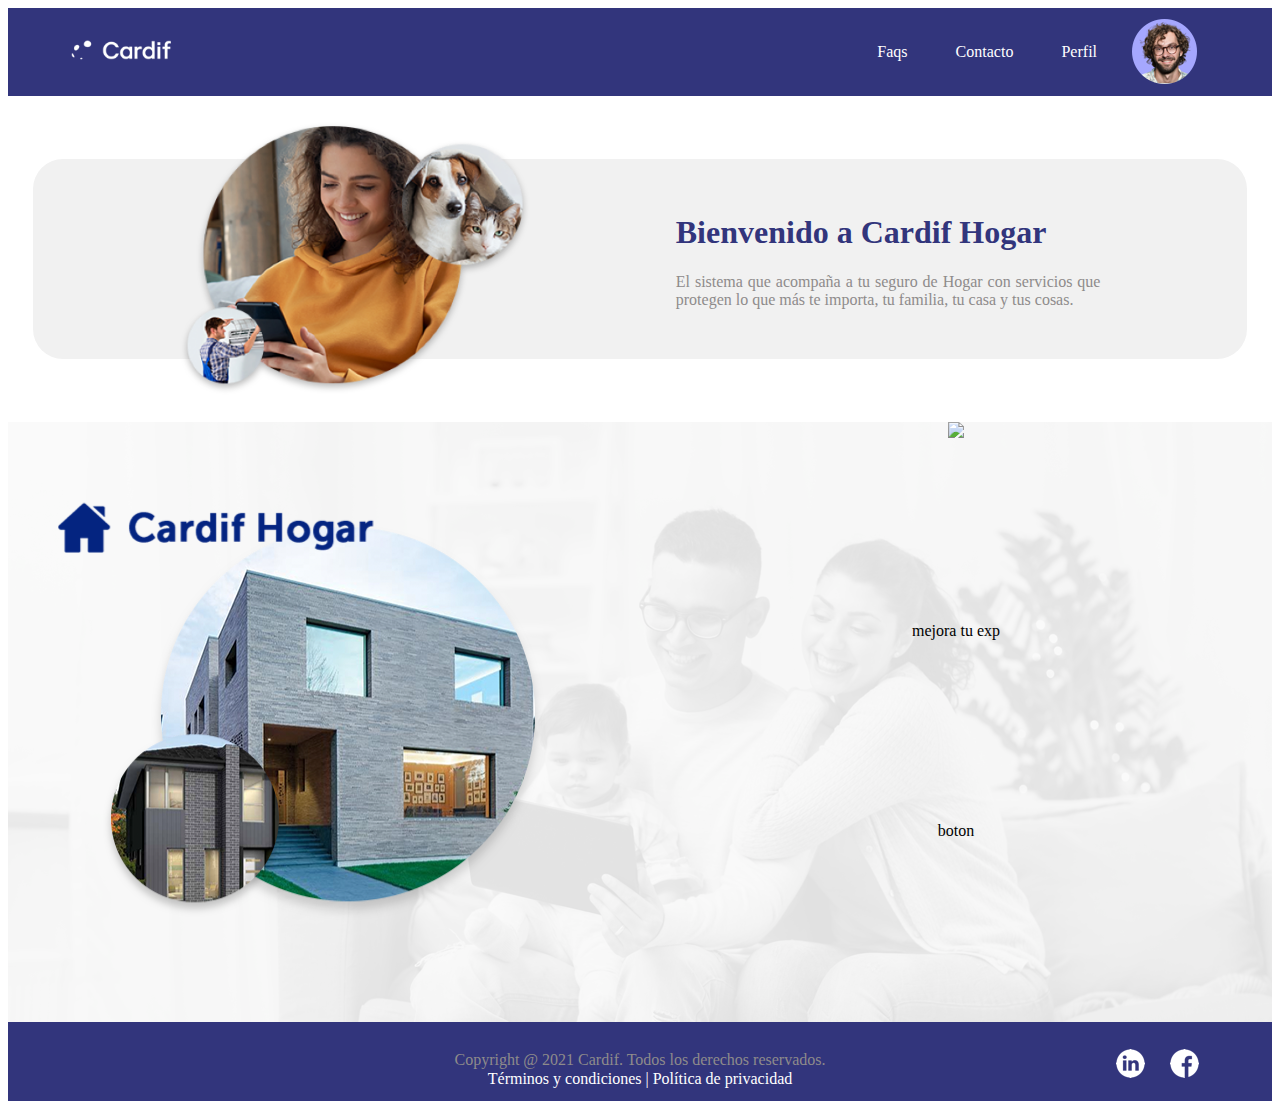
==== index.html @ afc10c5b "Valu section" ====
<!DOCTYPE html>
<html lang="es">

<head>
    <meta charset="UTF-8">
    <title> Ecosistema Hogar </title>
    <link href="assets/css/main.css" rel="stylesheet" type="text/css" media="all"/>
</head>

<body>

    <header class="header">

        <a href="/">
        <img class="header__logo"  src="assets/images/logo_cardif_header.png" alt="Logo de cardif">
        </a>

       <div class="header__wrapper">

           <nav class="header__nav">
               <ul class="nav__list">
                   <li class="list__item"> <a href="/">  Faqs </a></li>
                   <li class="list__item"> <a href="/"> Contacto </a></li>
                   <li class="list__item"> <a href="/"> Perfil </a></li>
               </ul>
           </nav>

           <img class="header__profile" src="assets/images/imagen_perfil.png" alt="Imagen de perfil">
       </div>
    </header>

    <section class="welcome">
        <img class="welcome__home" src="assets/images/imagen seccion home.png" alt="Imagen sección home">
        <div class="welcome__wrapper">
            <h1>Bienvenido a Cardif Hogar</h1>
            <div class="wrapper_text"><p>El sistema que acompaña a tu seguro de Hogar con servicios que protegen lo que más te importa, tu familia, tu casa y tus cosas.</p></div>
        </div>
    </section>

    <section class="valu">

        <div class="valu__content">
            <img class="content__image image--align" src="assets/images/logo_cardif_hogar.png" alt="Cardif Hogar">
            <img src="assets/images/imagen_hogar.png" alt="Cardif valua tu casa">
        </div>

        <div class="valu__content">
            <div class="content__ask">
               <div class="ask__icon"> 
                   <img src="assets">
               </div>
               <div class="ask__content"></div>
            </div>
            <div class="content__ask"> mejora tu exp </div>
            <div class="content__button"> boton </div>
        </div>



    </section>

    <footer class="footer">
        <div class="footer__void"> </div>
        <div class="footer__wrapper">
            <p>Copyright @ 2021 Cardif. Todos los derechos reservados.</p>
            <div class="wrapper__links">
                <a href="/">Términos y condiciones |</a>
                <a href="/"> Política de privacidad</a>
            </div>
        </div>
        <div class="footer__icons">
            <a href="/" class="icons__contact">
                <img src="assets/images/linkedin.png" alt="Logo de linkedin">
            </a>
            <a href="/" class="icons__contact">
                <img src="assets/images/facebook.png" alt="Logo de facebook">
            </a>
        </div>
    </footer>


</body>
</html>
---- assets/css/main.css ----
a
{
    text-decoration: none;
    color: inherit;
}

p
{
    color:#8E8B8B;
}

h1
{
    color: #32357C;
}

a:hover
{
    color: inherit;
    text-decoration: none;
}

a:focus
{
    color: inherit;
    outline: none;
    text-decoration: none;
}



.header
{
    display: flex;
    background-color: #32357C;
    justify-content: space-between;
    align-items: center;
    padding: 0 5%;
}

.header__logo
{
    max-width: 100px;
    max-height: 30px;
}


.header__wrapper
{
    display: flex;
    width: 50%;
}

.header__nav
{
    display: flex;
    align-items: center;
    width: 100%;
}

.header__nav .nav__list
{
    display: flex;
    padding: 0;
    justify-content: flex-end;
    align-items: center;
    list-style: none;
    width: 100%;
}

.nav__list .list__item
{
    color: white;
    margin: 0 5%;
}


.header__wrapper .header__profile
{
    margin: 2%;
}

.welcome 
{
    display: flex;
    margin: 5% 2%;
    border-radius: 30px;
    height: 200px;
    justify-content: space-evenly;
    align-items: center;
    background-color: #F1F1F1;
}

.welcome__home
{
    max-width: 350px;
}

.welcome__wrapper
{
    width: 35%;
}

.wrapper_text{
    text-align: justify;
}

.footer
{
    display: flex;
    padding: 1% 5%;
    justify-content: center;
    background-color: #32357C;
}

.footer__void
{
    flex: 1;
}

.footer__wrapper
{
    display: flex;
    flex-direction: column;
    flex: 2;
    align-items: center;
    color: white;
    text-align: center;
}

.wrapper__links
{
    margin-top: -15px;
}

.footer__icons
{
    display: flex;
    flex: 1;
    justify-content: flex-end;
    align-items: center;
}

.icons__contact
{
    margin: 5%;
    max-width: 25px;
    max-height: 25px;
}


.valu
{
    display: flex;
    background-image: url('../images/fondo_home_valu.png');
    background-position: center center;
    background-repeat: no-repeat;
    background-size: cover;
    height: 600px;

}

.valu__content
{
    display: flex;
    flex-direction: column;
    flex: 1;
    justify-content: center;
    align-items: center;
    height: 100%;
    position: relative;
}

.image--align
{
    position: absolute;
    top: 80px;
    left: 50px;

}

.content__ask
{
    flex: 1;
    display: flex;
}

.content__button
{
    flex: 1;
}
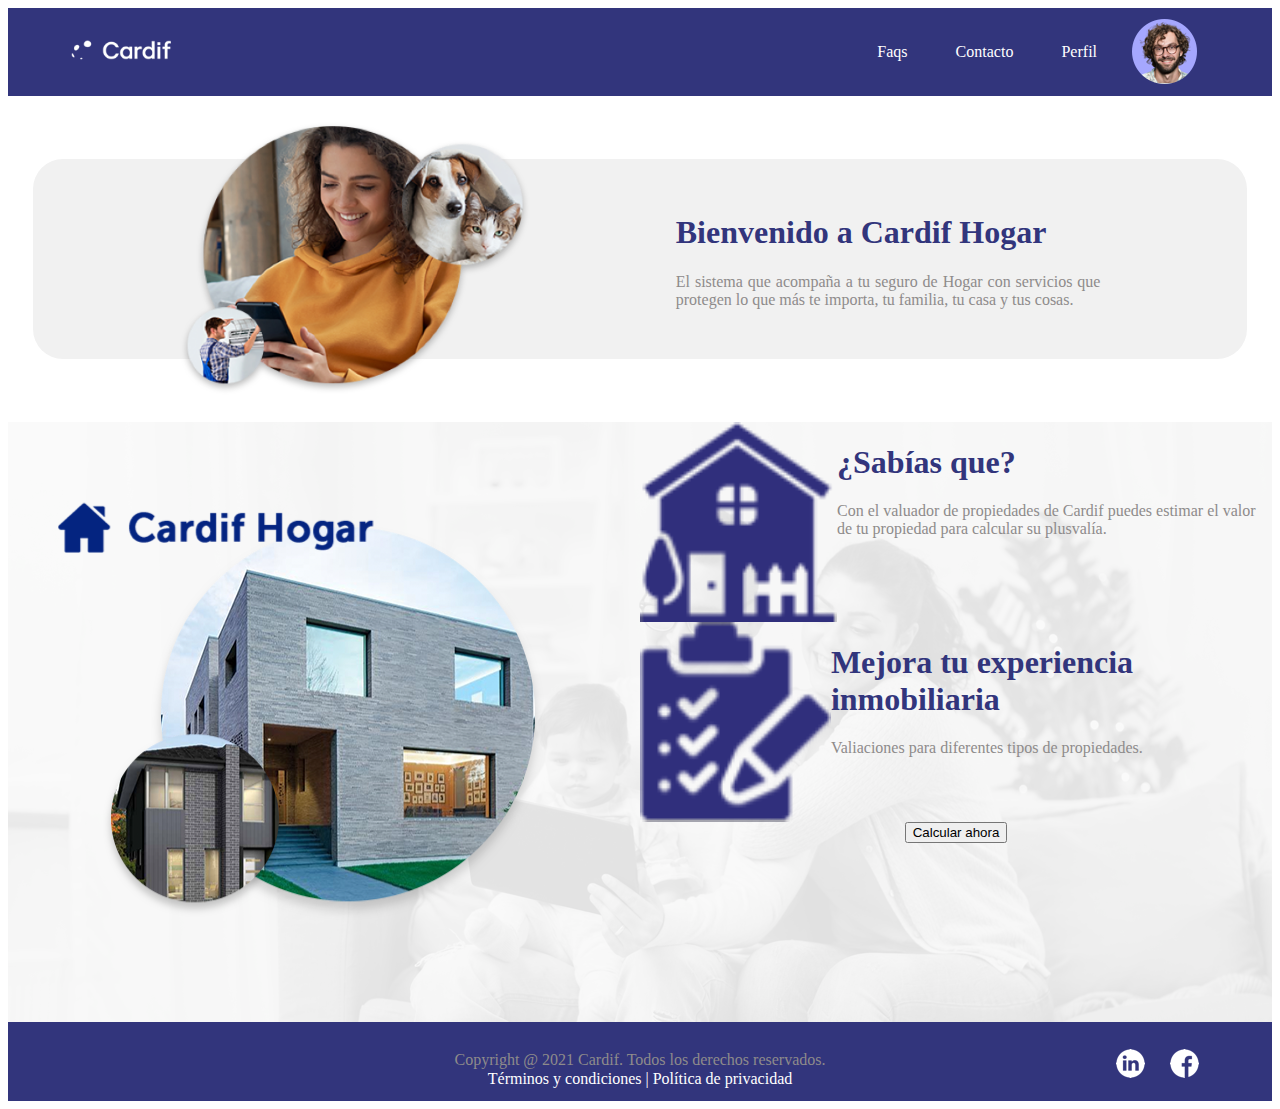
==== commit f98b7f42: "add icons" ====
--- a/index.html
+++ b/index.html
@@ -30,7 +30,7 @@
     </header>
 
     <section class="welcome">
-        <img class="welcome__home" src="assets/images/imagen seccion home.png" alt="Imagen sección home">
+        <img class="welcome__home" src="assets/images/imagen_seccion_home.png" alt="Imagen sección home">
         <div class="welcome__wrapper">
             <h1>Bienvenido a Cardif Hogar</h1>
             <div class="wrapper_text"><p>El sistema que acompaña a tu seguro de Hogar con servicios que protegen lo que más te importa, tu familia, tu casa y tus cosas.</p></div>
@@ -46,13 +46,22 @@
 
         <div class="valu__content">
             <div class="content__ask">
-               <div class="ask__icon"> 
-                   <img src="assets">
-               </div>
-               <div class="ask__content"></div>
+                <img src="assets/images/icono_casa.png" alt="Icono de casa">
+                <div class="ask__content">
+                    <h1>¿Sabías que?</h1>
+                    <p>Con el valuador de propiedades de Cardif puedes estimar el valor de tu propiedad para calcular su plusvalía.</p>
+                </div>
             </div>
-            <div class="content__ask"> mejora tu exp </div>
-            <div class="content__button"> boton </div>
+            <div class="content__ask"> 
+                <img src="assets/images/icono_lista.png" alt="Icono de lista">
+                <div class="ask__content">
+                    <h1>Mejora tu experiencia inmobiliaria</h1>
+                    <p>Valiaciones para diferentes tipos de propiedades.</p>
+                </div>
+            </div>
+            <div class="content__button">
+                <button>Calcular ahora</button>
+            </div>
         </div>
 
 
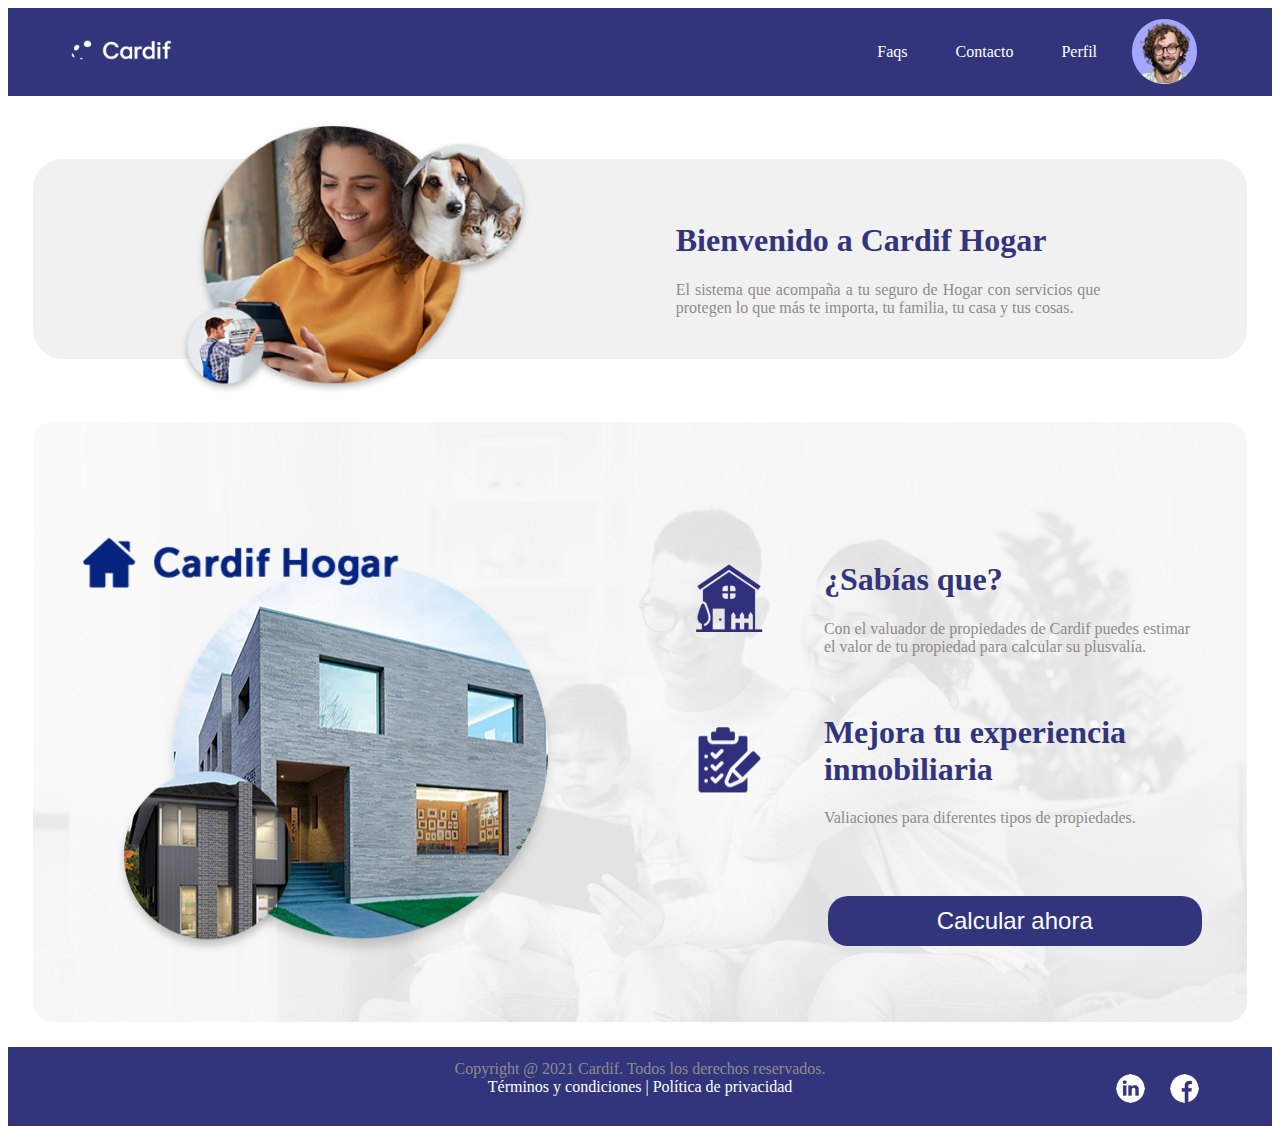
==== commit 2adc2067: "Added new valu section" ====
--- a/index.html
+++ b/index.html
@@ -5,6 +5,7 @@
     <meta charset="UTF-8">
     <title> Ecosistema Hogar </title>
     <link href="assets/css/main.css" rel="stylesheet" type="text/css" media="all"/>
+    <meta name="viewport" content="width=device-width, initial-scale=1" />
 </head>
 
 <body>
@@ -45,23 +46,34 @@
         </div>
 
         <div class="valu__content">
+
             <div class="content__ask">
+
+                <div class="ask__icon">
                 <img src="assets/images/icono_casa.png" alt="Icono de casa">
-                <div class="ask__content">
+                </div>
+
+                <div class="ask__text">
                     <h1>¿Sabías que?</h1>
                     <p>Con el valuador de propiedades de Cardif puedes estimar el valor de tu propiedad para calcular su plusvalía.</p>
                 </div>
             </div>
-            <div class="content__ask"> 
+            <div class="content__ask">
+
+                <div class="ask__icon">
                 <img src="assets/images/icono_lista.png" alt="Icono de lista">
-                <div class="ask__content">
-                    <h1>Mejora tu experiencia inmobiliaria</h1>
-                    <p>Valiaciones para diferentes tipos de propiedades.</p>
+                </div>
+
+                <div class="ask__text">
+                    <h1> Mejora tu experiencia <wbr> inmobiliaria </h1>
+                    <p> Valiaciones para diferentes tipos de propiedades. </p>
                 </div>
             </div>
+
             <div class="content__button">
                 <button>Calcular ahora</button>
             </div>
+
         </div>
 
 
--- a/assets/css/main.css
+++ b/assets/css/main.css
@@ -7,12 +7,14 @@
 p
 {
     color:#8E8B8B;
+    margin: 0;
 }
 
 h1
 {
     color: #32357C;
 }
+
 
 a:hover
 {
@@ -130,7 +132,7 @@
 
 .wrapper__links
 {
-    margin-top: -15px;
+
 }
 
 .footer__icons
@@ -152,11 +154,16 @@
 .valu
 {
     display: flex;
+    flex-wrap: wrap;
+    margin: 2%;
+    height: 600px;
+
+    border-radius: 20px;
     background-image: url('../images/fondo_home_valu.png');
     background-position: center center;
     background-repeat: no-repeat;
     background-size: cover;
-    height: 600px;
+
 
 }
 
@@ -167,14 +174,14 @@
     flex: 1;
     justify-content: center;
     align-items: center;
-    height: 100%;
     position: relative;
+    padding: 95px 20px 20px 20px;
 }
 
 .image--align
 {
     position: absolute;
-    top: 80px;
+    top: 115px;
     left: 50px;
 
 }
@@ -183,9 +190,66 @@
 {
     flex: 1;
     display: flex;
+    justify-content: center;
+    align-items: center;
+    width: 100%;
+    padding-right: 50px;
+}
+
+.ask__icon
+{
+    flex: 2;
+    display: flex;
+    justify-content: center;
+    align-items: center;
+    height: 80px;
+}
+
+.ask__text
+{
+    flex: 4;
 }
 
 .content__button
 {
     flex: 1;
+    display: flex;
+    justify-content: flex-end;
+    align-items: center;
+    width: 100%;
+    padding-right: 50px;
+}
+
+.content__button button
+{
+    height: 50px;
+    width: 66%;
+
+    border: none;
+    border-radius: 20px;
+    background-color: #32357C;
+
+    color: white;
+    font-size: 1.5rem;
+}
+
+@media (max-width: 810px)
+{
+    .valu
+    {
+        height: auto;
+    }
+
+    .valu__content
+    {
+        margin-bottom: 30px;
+        height: 500px;
+        padding-top: 10px;
+    }
+
+    .image--align
+    {
+        top: 50px;
+        left: 80px;
+    }
 }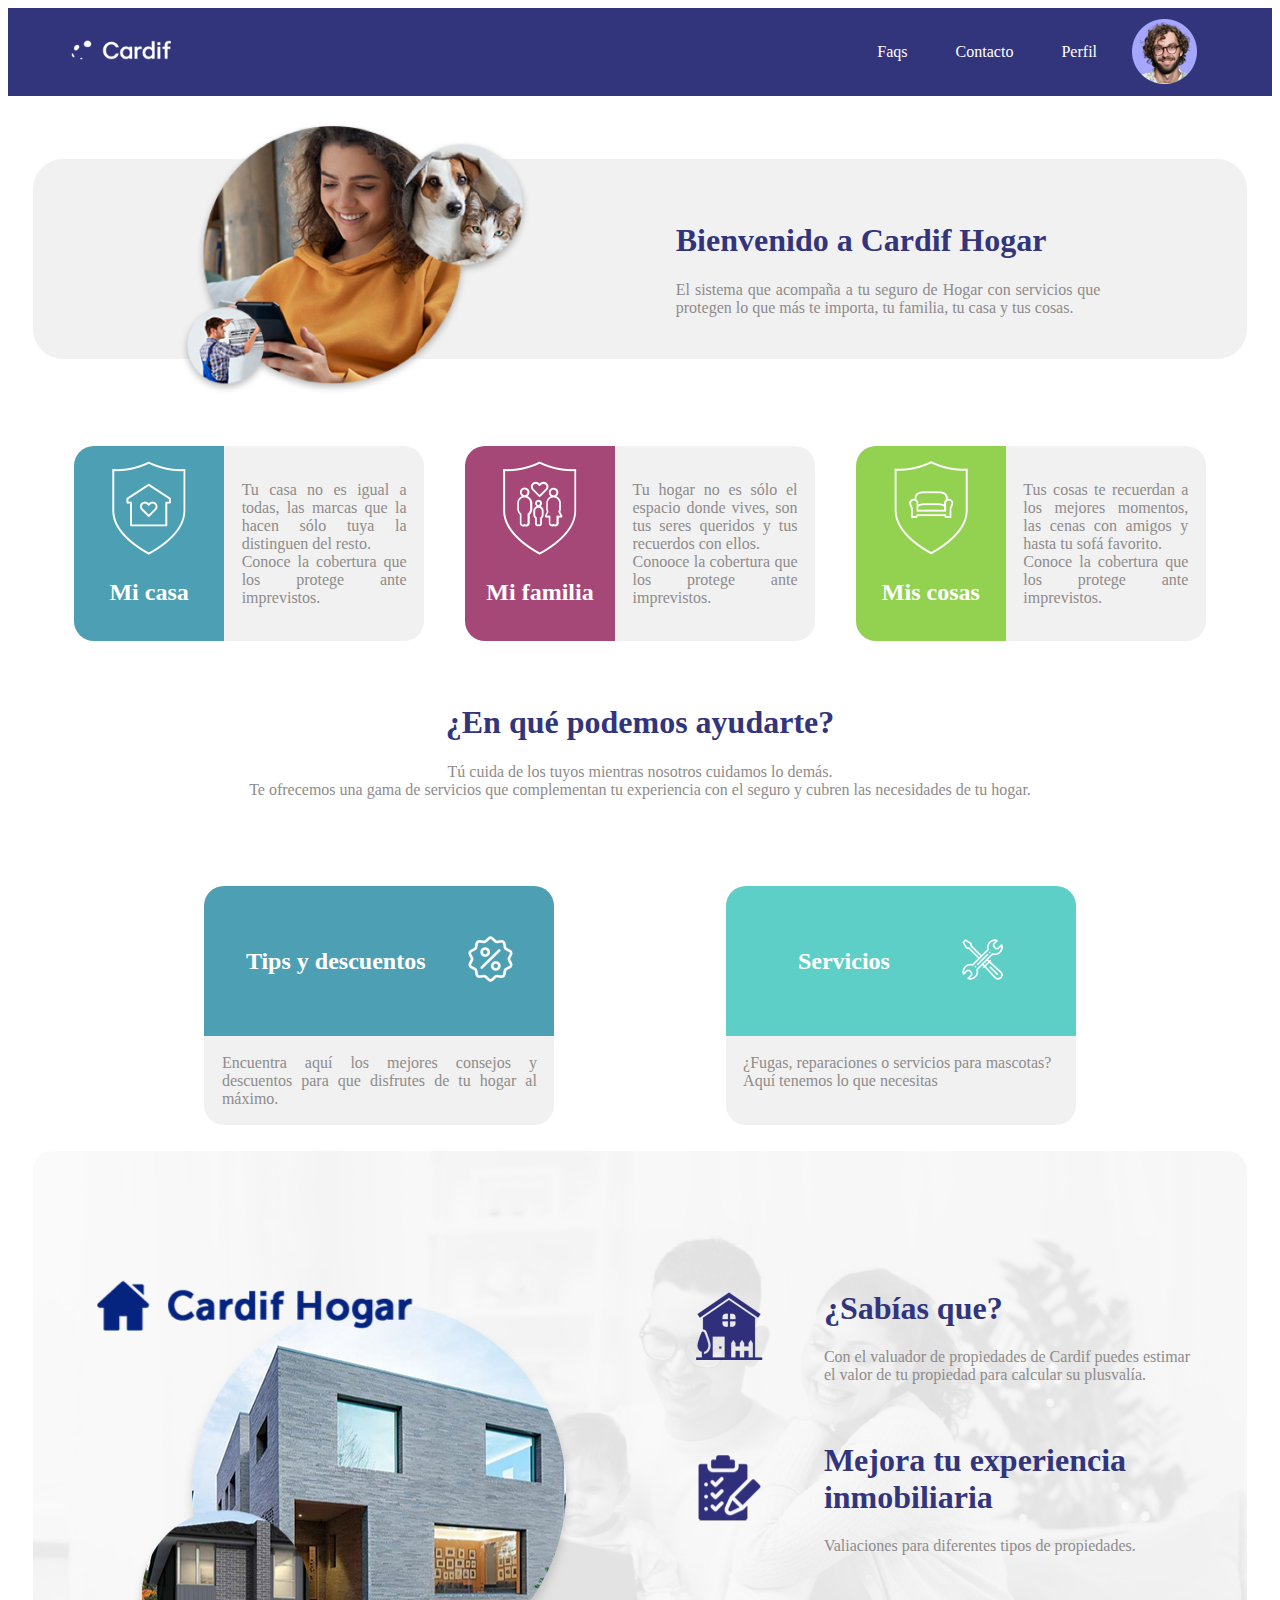
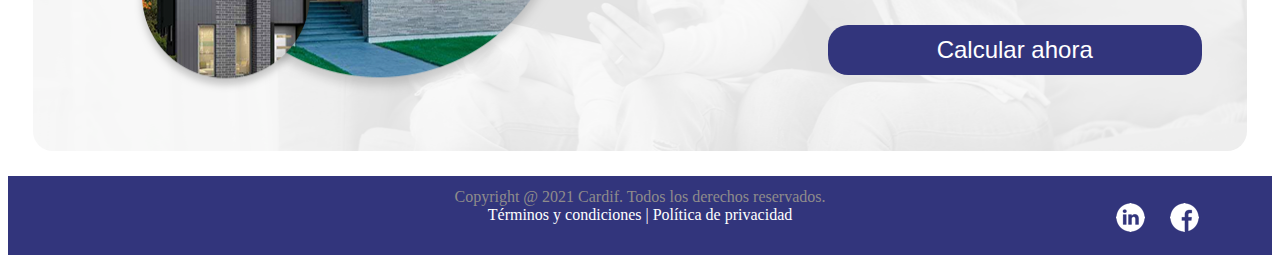
==== commit 665a44a3: "add cards info and services" ====
--- a/index.html
+++ b/index.html
@@ -4,7 +4,7 @@
 <head>
     <meta charset="UTF-8">
     <title> Ecosistema Hogar </title>
-    <link href="assets/css/main.css" rel="stylesheet" type="text/css" media="all"/>
+    <link href="assets/css/main.css" rel="stylesheet" type="text/css" media="all" />
     <meta name="viewport" content="width=device-width, initial-scale=1" />
 </head>
 
@@ -13,36 +13,122 @@
     <header class="header">
 
         <a href="/">
-        <img class="header__logo"  src="assets/images/logo_cardif_header.png" alt="Logo de cardif">
+            <img class="header__logo" src="assets/images/logo_cardif_header.png" alt="Logo de cardif">
         </a>
 
-       <div class="header__wrapper">
+        <div class="header__wrapper">
 
-           <nav class="header__nav">
-               <ul class="nav__list">
-                   <li class="list__item"> <a href="/">  Faqs </a></li>
-                   <li class="list__item"> <a href="/"> Contacto </a></li>
-                   <li class="list__item"> <a href="/"> Perfil </a></li>
-               </ul>
-           </nav>
+            <nav class="header__nav">
+                <ul class="nav__list">
+                    <li class="list__item"> <a href="/"> Faqs </a></li>
+                    <li class="list__item"> <a href="/"> Contacto </a></li>
+                    <li class="list__item"> <a href="/"> Perfil </a></li>
+                </ul>
+            </nav>
 
-           <img class="header__profile" src="assets/images/imagen_perfil.png" alt="Imagen de perfil">
-       </div>
+            <img class="header__profile" src="assets/images/imagen_perfil.png" alt="Imagen de perfil">
+        </div>
     </header>
 
     <section class="welcome">
         <img class="welcome__home" src="assets/images/imagen_seccion_home.png" alt="Imagen sección home">
         <div class="welcome__wrapper">
             <h1>Bienvenido a Cardif Hogar</h1>
-            <div class="wrapper_text"><p>El sistema que acompaña a tu seguro de Hogar con servicios que protegen lo que más te importa, tu familia, tu casa y tus cosas.</p></div>
+            <div class="wrapper_text">
+                <p>El sistema que acompaña a tu seguro de Hogar con servicios que protegen lo que más te importa, tu
+                    familia, tu casa y tus cosas.</p>
+            </div>
         </div>
+    </section>
+
+    <section class="cards">
+        <div class="cards__card">
+            <div class="card__logo">
+                <div class="card__logo card__logo--blue">
+                    <div class="logo__icon">
+                        <img src="assets/images/icono_seccion_mi_casa.png" alt="Sección mi casa">
+                    </div>
+                    <h2>Mi casa</h2>
+                </div>
+            </div>
+            <div class="card__text">
+                <p>Tu casa no es igual a todas, las marcas que la hacen sólo tuya la distinguen del resto.</p>
+                <p>Conoce la cobertura que los protege ante imprevistos.</p>
+            </div>
+        </div>
+        <div class="cards__card">
+            <div class="card__logo">
+                <div class="card__logo card__logo--violet">
+                    <div class="logo__icon">
+                        <img src="assets/images/icono_seccion_mi_familia.png" alt="Sección mi familia">
+                    </div>
+                    <h2>Mi familia</h2>
+                </div>
+            </div>
+            <div class="card__text">
+                <p>Tu hogar no es sólo el espacio donde vives, son tus seres queridos y tus recuerdos con ellos.</p>
+                <p>Conooce la cobertura que los protege ante imprevistos.</p>
+            </div>
+        </div>
+        <div class="cards__card">
+            <div class="card__logo">
+                <div class="card__logo card__logo--green">
+                    <div class="logo__icon">
+                        <img src="assets/images/icono_seccion_mis_cosas.png" alt="Sección mis cosas">
+                    </div>
+                    <h2>Mis cosas</h2>
+                </div>
+            </div>
+            <div class="card__text">
+                <p>Tus cosas te recuerdan a los mejores momentos, las cenas con amigos y hasta tu sofá favorito.</p>
+                <p>Conoce la cobertura que los protege ante imprevistos.</p>
+            </div>
+        </div>
+    </section>
+
+    <section class="services">
+        <div class="services__text">
+            <h1>¿En qué podemos ayudarte?</h1>
+            <p>Tú cuida de los tuyos mientras nosotros cuidamos lo demás.</p>
+            <p>Te ofrecemos una gama de servicios que complementan tu experiencia con el seguro y cubren las necesidades
+                de tu hogar.</p>
+        </div>
+        <div class="cards">
+            <div class="cards__card-vertical">
+                <div class="card__logo-vertical">
+                    <div class="card__logo-vertical card__logo--blue">
+                        <h2>Tips y descuentos</h2>
+                        <div class="logo__icon">
+                            <img src="assets/images/icono_seccion_tips_y_descuentos.png"
+                                alt="Sección tips y descuentos">
+                        </div>
+                    </div>
+                </div>
+                <div class="card__text">
+                    <p>Encuentra aquí los mejores consejos y descuentos para que disfrutes de tu hogar al máximo.
+                    </p>
+                </div>
+            </div>
+            <div class="cards__card-vertical">
+                <div class="card__logo-vertical">
+                    <div class="card__logo-vertical card__logo--water-green">
+                        <h2>Servicios</h2>
+                        <div class="logo__icon">
+                            <img src="assets/images/icono_seccion_servicios.png" alt="Sección tips y descuentos">
+                        </div>
+                    </div>
+                </div>
+                <div class="card__text">
+                    <p>¿Fugas, reparaciones o servicios para mascotas?</p>
+                    <p>Aquí tenemos lo que necesitas</p>
+                </div>
+            </div>
     </section>
 
     <section class="valu">
 
         <div class="valu__content">
-            <img class="content__image image--align" src="assets/images/logo_cardif_hogar.png" alt="Cardif Hogar">
-            <img src="assets/images/imagen_hogar.png" alt="Cardif valua tu casa">
+            <img class="content__image" src="assets/images/logo_cardif_hogar.png" alt="Cardif valua tu casa">
         </div>
 
         <div class="valu__content">
@@ -50,18 +136,19 @@
             <div class="content__ask">
 
                 <div class="ask__icon">
-                <img src="assets/images/icono_casa.png" alt="Icono de casa">
+                    <img src="assets/images/icono_casa.png" alt="Icono de casa">
                 </div>
 
                 <div class="ask__text">
                     <h1>¿Sabías que?</h1>
-                    <p>Con el valuador de propiedades de Cardif puedes estimar el valor de tu propiedad para calcular su plusvalía.</p>
+                    <p>Con el valuador de propiedades de Cardif puedes estimar el valor de tu propiedad para calcular su
+                        plusvalía.</p>
                 </div>
             </div>
             <div class="content__ask">
 
                 <div class="ask__icon">
-                <img src="assets/images/icono_lista.png" alt="Icono de lista">
+                    <img src="assets/images/icono_lista.png" alt="Icono de lista">
                 </div>
 
                 <div class="ask__text">
@@ -101,4 +188,5 @@
 
 
 </body>
+
 </html>--- a/assets/css/main.css
+++ b/assets/css/main.css
@@ -13,6 +13,11 @@
 h1
 {
     color: #32357C;
+}
+
+h2
+{
+    color: white;
 }
 
 
@@ -107,49 +112,87 @@
     text-align: justify;
 }
 
-.footer
-{
-    display: flex;
-    padding: 1% 5%;
-    justify-content: center;
-    background-color: #32357C;
-}
-
-.footer__void
-{
-    flex: 1;
-}
-
-.footer__wrapper
+.cards
+{
+    display: flex;
+    justify-content: space-evenly;
+    flex-wrap: wrap;
+    margin: 2%;
+}
+
+.cards__card
+{
+    display: flex;
+    width: 350px;
+    justify-content: center;
+    align-items: center;
+    margin-top: 2%;
+    border-radius: 20px;
+    background-color: #F1F1F1;
+}
+
+.cards__card-vertical
 {
     display: flex;
     flex-direction: column;
-    flex: 2;
-    align-items: center;
-    color: white;
+    width: 350px;
+    margin-top: 2%;
+    border-radius: 20px;
+    background-color: #F1F1F1;
+}
+
+.card__logo
+{
+    display: flex;
+    flex-direction: column;
+    padding: 3% 0;
+    justify-content: center;
+    align-items: center;
+    width: 150px;
+    height: 100%;
+    border-radius: 20px 0 0 20px;
+}
+
+.card__logo-vertical
+{
+    display: flex;
+    justify-content: space-evenly;
+    align-items: center;
+    width: 100%;
+    height: 150px;
+    border-radius: 20px 20px 0 0;
+}
+
+.card__logo--blue
+{
+    background-color: #4D9FB3;
+}
+
+.card__logo .card__logo--violet
+{
+    background-color: #A54878;
+}
+
+.card__logo .card__logo--green
+{
+    background-color: #93D251;
+}
+.card__logo--water-green
+{
+    background-color: #5ECFC6;
+}
+
+.card__text
+{
+    margin: 5%;
+    text-align: justify;
+}
+
+.services__text
+{
+    margin: 5%;
     text-align: center;
 }
-
-.wrapper__links
-{
-
-}
-
-.footer__icons
-{
-    display: flex;
-    flex: 1;
-    justify-content: flex-end;
-    align-items: center;
-}
-
-.icons__contact
-{
-    margin: 5%;
-    max-width: 25px;
-    max-height: 25px;
-}
-
 
 .valu
 {
@@ -157,7 +200,6 @@
     flex-wrap: wrap;
     margin: 2%;
     height: 600px;
-
     border-radius: 20px;
     background-image: url('../images/fondo_home_valu.png');
     background-position: center center;
@@ -178,13 +220,6 @@
     padding: 95px 20px 20px 20px;
 }
 
-.image--align
-{
-    position: absolute;
-    top: 115px;
-    left: 50px;
-
-}
 
 .content__ask
 {
@@ -233,7 +268,7 @@
     font-size: 1.5rem;
 }
 
-@media (max-width: 810px)
+@media (max-width: 845px)
 {
     .valu
     {
@@ -246,10 +281,49 @@
         height: 500px;
         padding-top: 10px;
     }
-
-    .image--align
-    {
-        top: 50px;
-        left: 80px;
-    }
-}+}
+
+
+.footer
+{
+    display: flex;
+    padding: 1% 5%;
+    justify-content: center;
+    background-color: #32357C;
+}
+
+.footer__void
+{
+    flex: 1;
+}
+
+.footer__wrapper
+{
+    display: flex;
+    flex-direction: column;
+    flex: 2;
+    align-items: center;
+    color: white;
+    text-align: center;
+}
+
+.wrapper__links
+{
+    color:white;
+}
+
+.footer__icons
+{
+    display: flex;
+    flex: 1;
+    justify-content: flex-end;
+    align-items: center;
+}
+
+.icons__contact
+{
+    margin: 5%;
+    max-width: 25px;
+    max-height: 25px;
+}
+
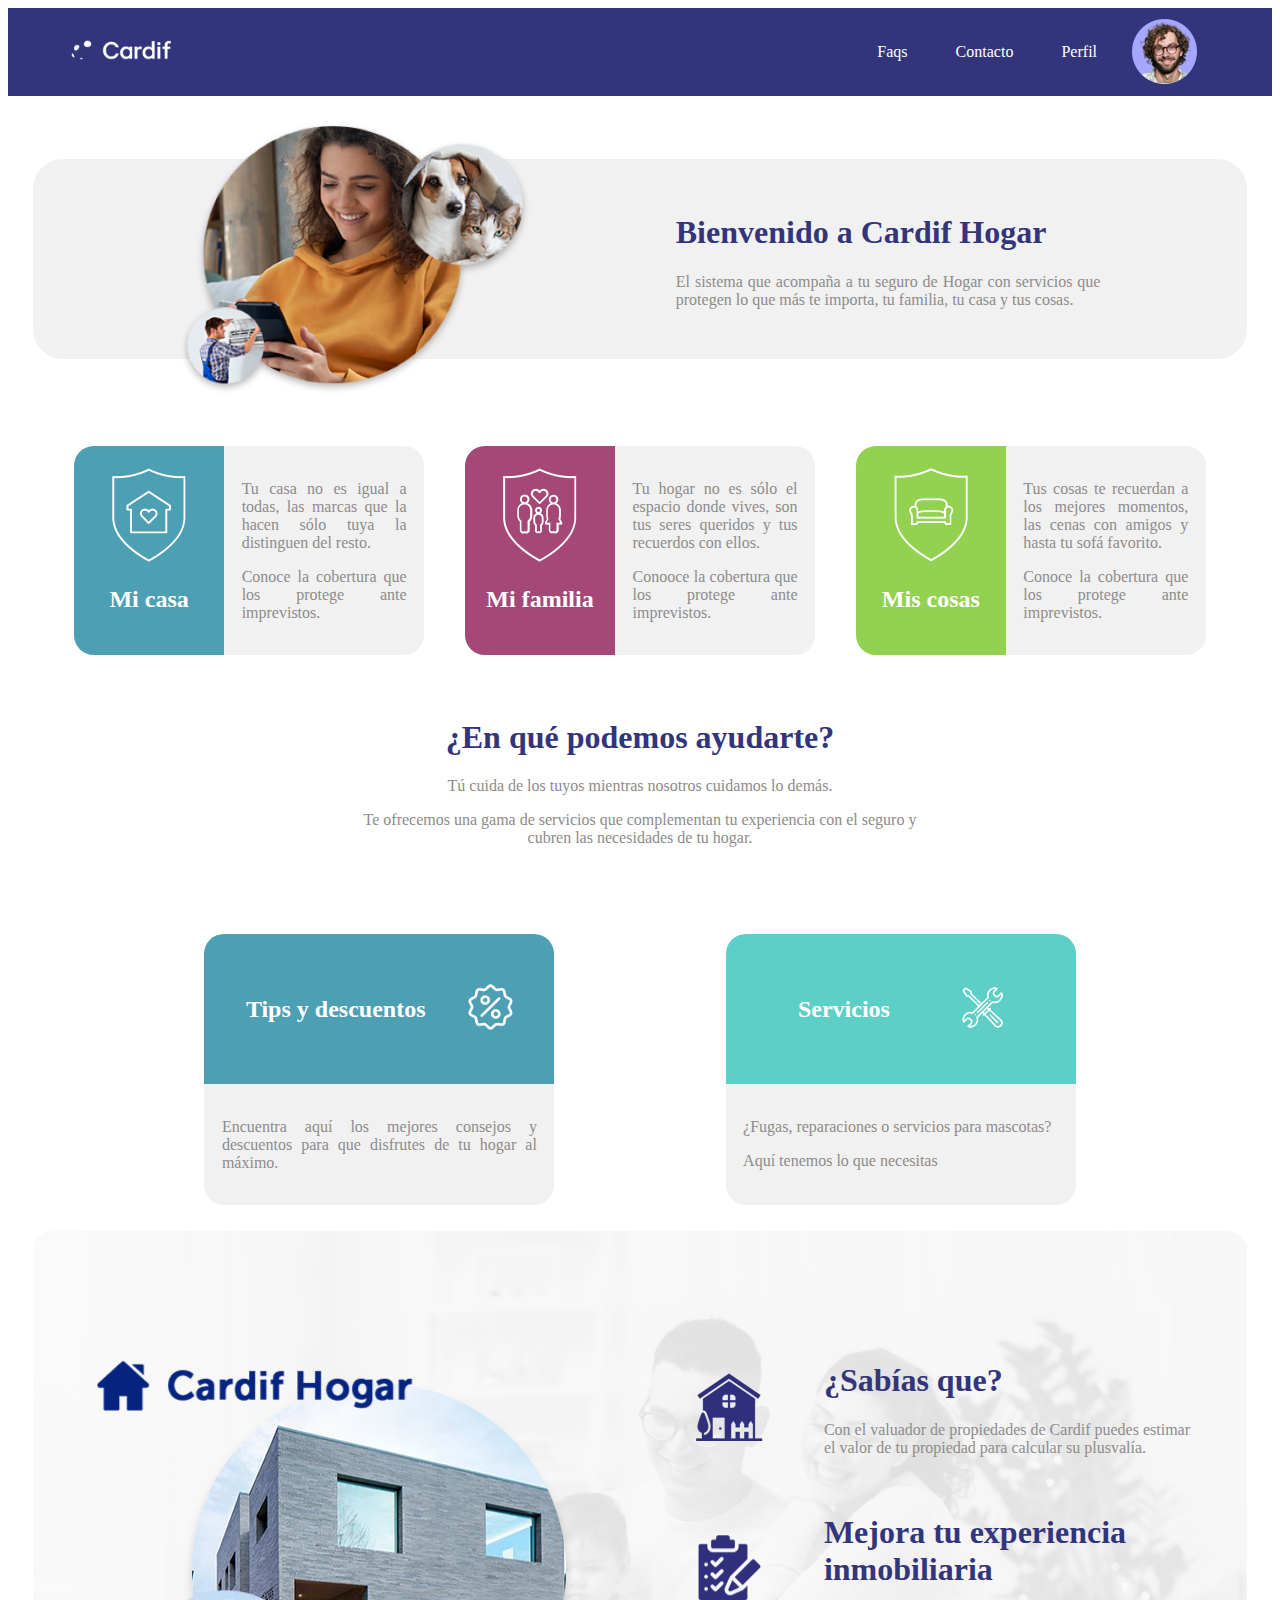
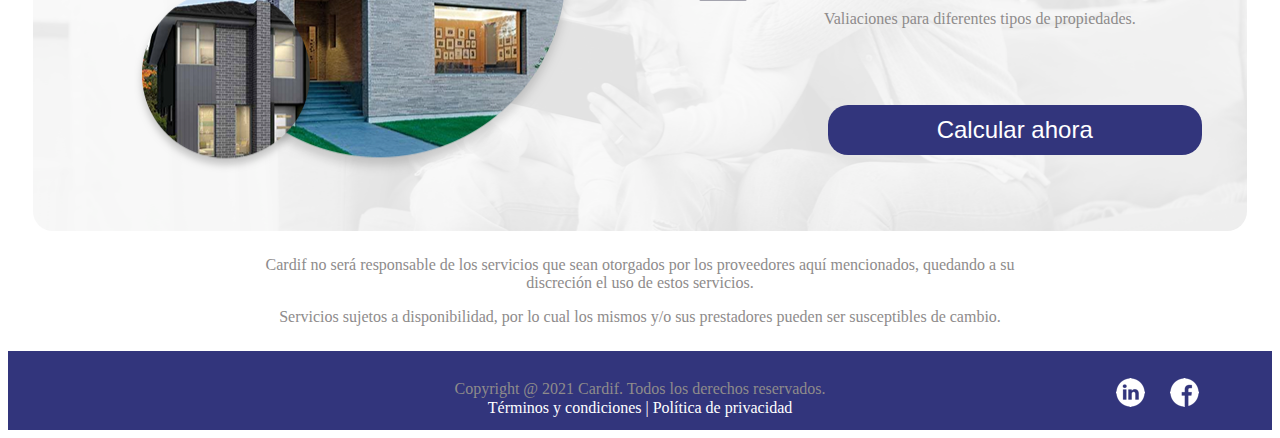
==== commit 7928e06f: "add information of the services" ====
--- a/index.html
+++ b/index.html
@@ -163,8 +163,14 @@
 
         </div>
 
-
-
+    </section>
+    <section class="legalicity">
+        <div class="legalicity__text">
+            <p>Cardif no será responsable de los servicios que sean otorgados por los proveedores aquí mencionados,
+                quedando a su discreción el uso de estos servicios.</p>
+            <p>Servicios sujetos a disponibilidad, por lo cual los mismos y/o sus prestadores pueden ser susceptibles de
+                cambio.</p>
+        </div>
     </section>
 
     <footer class="footer">
@@ -186,7 +192,6 @@
         </div>
     </footer>
 
-
 </body>
 
 </html>--- a/assets/css/main.css
+++ b/assets/css/main.css
@@ -7,7 +7,6 @@
 p
 {
     color:#8E8B8B;
-    margin: 0;
 }
 
 h1
@@ -190,7 +189,7 @@
 
 .services__text
 {
-    margin: 5%;
+    margin: 5% 28%;
     text-align: center;
 }
 
@@ -283,7 +282,15 @@
     }
 }
 
-
+.legalicity
+{
+    margin: 2% 20%;
+}
+
+.legalicity__text
+{
+    text-align: center;
+}
 .footer
 {
     display: flex;
@@ -309,6 +316,7 @@
 
 .wrapper__links
 {
+    margin-top: -15px;
     color:white;
 }
 
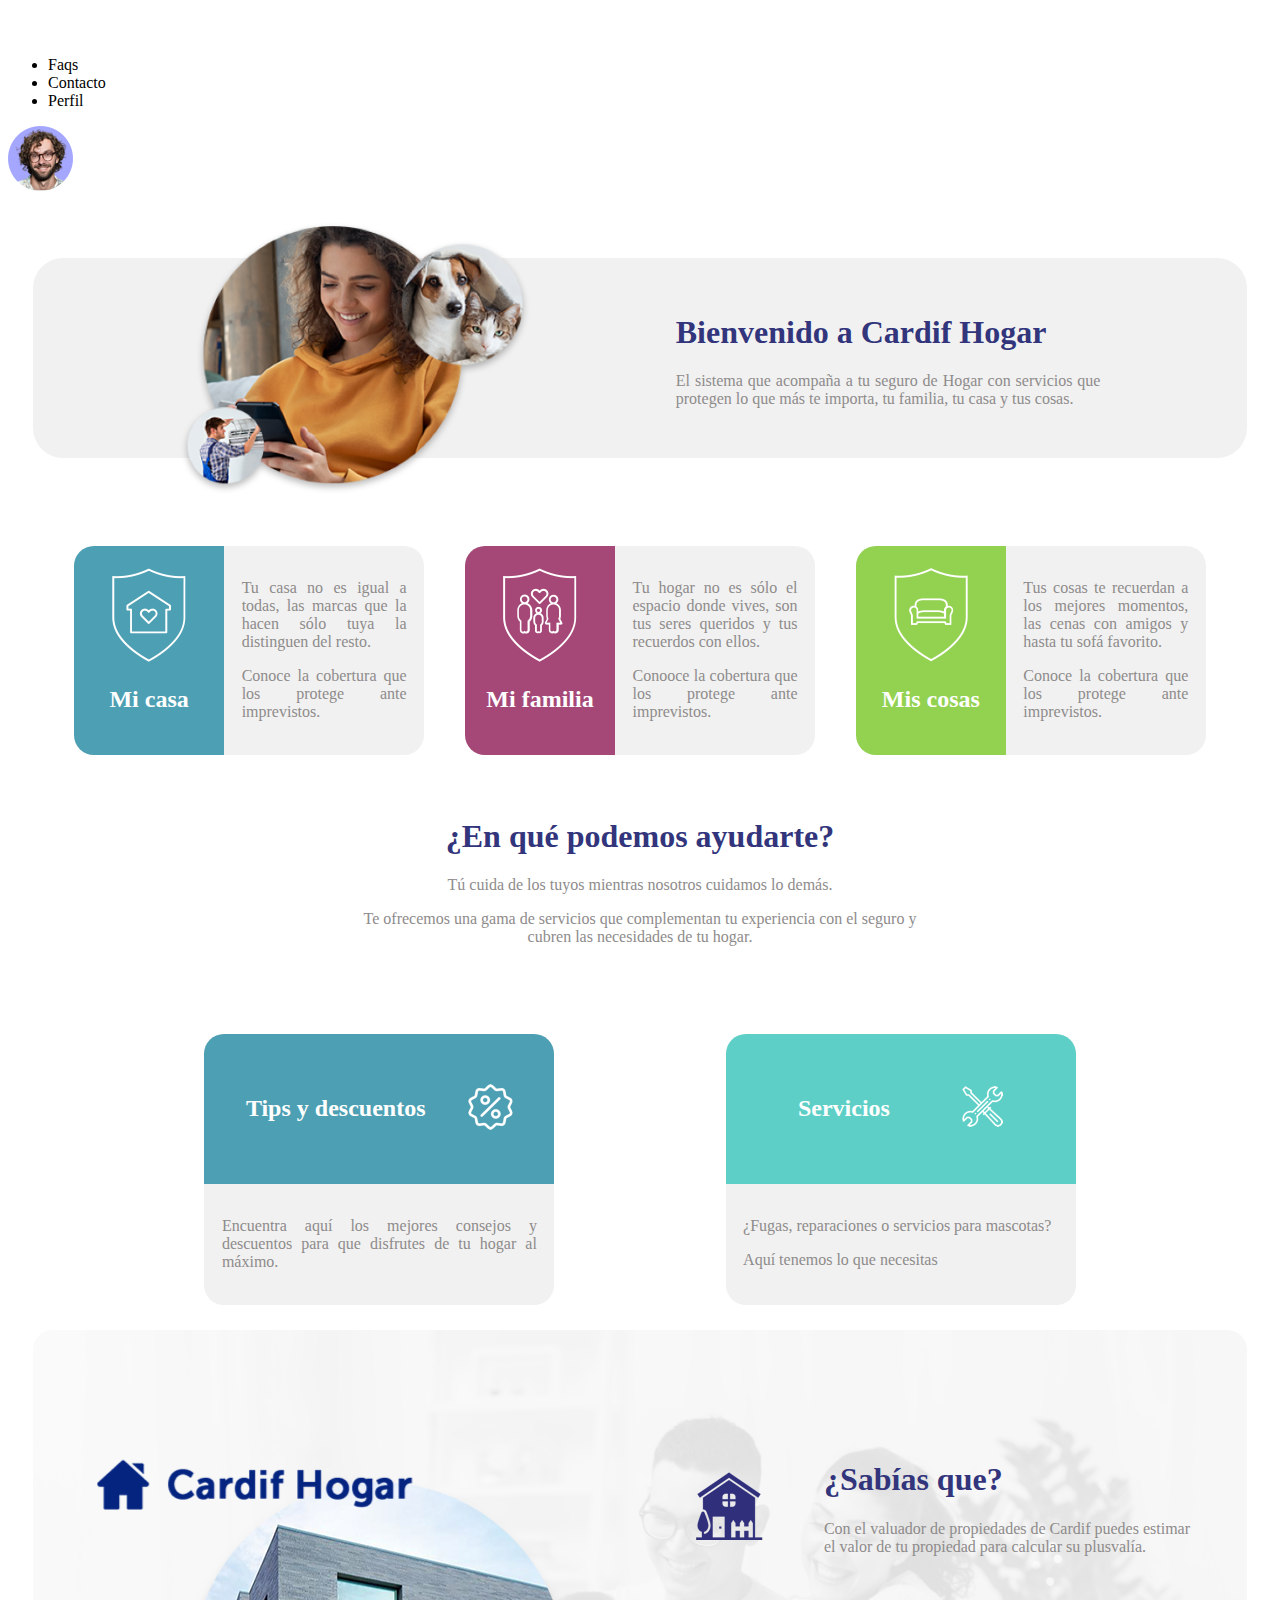
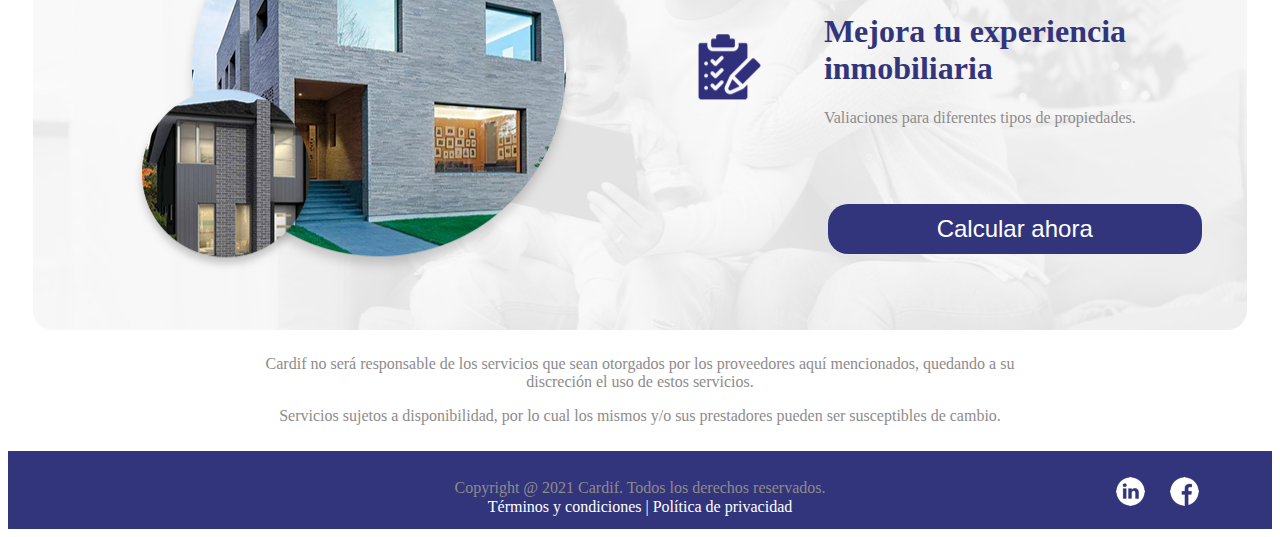
==== commit bcc144a7: "added new scss architecture for styles" ====
--- a/index.html
+++ b/index.html
@@ -4,30 +4,30 @@
 <head>
     <meta charset="UTF-8">
     <title> Ecosistema Hogar </title>
+    <link href="assets/css/main_pure.css" rel="stylesheet" type="text/css" media="all" />
     <link href="assets/css/main.css" rel="stylesheet" type="text/css" media="all" />
     <meta name="viewport" content="width=device-width, initial-scale=1" />
 </head>
 
 <body>
 
-    <header class="header">
+    <header class="g-header">
 
         <a href="/">
-            <img class="header__logo" src="assets/images/logo_cardif_header.png" alt="Logo de cardif">
+            <img src="assets/images/logo_cardif_header.png" alt="Logo de cardif">
         </a>
 
-        <div class="header__wrapper">
 
-            <nav class="header__nav">
-                <ul class="nav__list">
-                    <li class="list__item"> <a href="/"> Faqs </a></li>
-                    <li class="list__item"> <a href="/"> Contacto </a></li>
-                    <li class="list__item"> <a href="/"> Perfil </a></li>
-                </ul>
-            </nav>
+        <nav class="m-navigator">
+
+            <ul class="m-navigator__list">
+                <li class="list__item"> <a href="/"> Faqs </a></li>
+                <li class="list__item"> <a href="/"> Contacto </a></li>
+                <li class="list__item"> <a href="/"> Perfil </a></li>
+            </ul>
 
             <img class="header__profile" src="assets/images/imagen_perfil.png" alt="Imagen de perfil">
-        </div>
+        </nav>
     </header>
 
     <section class="welcome">
--- a/assets/css/main_pure.css
+++ b/assets/css/main_pure.css
@@ -0,0 +1,292 @@
+a
+{
+    text-decoration: none;
+    color: inherit;
+}
+
+p
+{
+    color:#8E8B8B;
+}
+
+h1
+{
+    color: #32357C;
+}
+
+h2
+{
+    color: white;
+}
+
+
+a:hover
+{
+    color: inherit;
+    text-decoration: none;
+}
+
+a:focus
+{
+    color: inherit;
+    outline: none;
+    text-decoration: none;
+}
+
+
+
+
+
+
+
+
+
+
+.welcome 
+{
+    display: flex;
+    margin: 5% 2%;
+    border-radius: 30px;
+    height: 200px;
+    justify-content: space-evenly;
+    align-items: center;
+    background-color: #F1F1F1;
+}
+
+.welcome__home
+{
+    max-width: 350px;
+}
+
+.welcome__wrapper
+{
+    width: 35%;
+}
+
+.wrapper_text{
+    text-align: justify;
+}
+
+.cards
+{
+    display: flex;
+    justify-content: space-evenly;
+    flex-wrap: wrap;
+    margin: 2%;
+}
+
+.cards__card
+{
+    display: flex;
+    width: 350px;
+    justify-content: center;
+    align-items: center;
+    margin-top: 2%;
+    border-radius: 20px;
+    background-color: #F1F1F1;
+}
+
+.cards__card-vertical
+{
+    display: flex;
+    flex-direction: column;
+    width: 350px;
+    margin-top: 2%;
+    border-radius: 20px;
+    background-color: #F1F1F1;
+}
+
+.card__logo
+{
+    display: flex;
+    flex-direction: column;
+    padding: 3% 0;
+    justify-content: center;
+    align-items: center;
+    width: 150px;
+    height: 100%;
+    border-radius: 20px 0 0 20px;
+}
+
+.card__logo-vertical
+{
+    display: flex;
+    justify-content: space-evenly;
+    align-items: center;
+    width: 100%;
+    height: 150px;
+    border-radius: 20px 20px 0 0;
+}
+
+.card__logo--blue
+{
+    background-color: #4D9FB3;
+}
+
+.card__logo .card__logo--violet
+{
+    background-color: #A54878;
+}
+
+.card__logo .card__logo--green
+{
+    background-color: #93D251;
+}
+.card__logo--water-green
+{
+    background-color: #5ECFC6;
+}
+
+.card__text
+{
+    margin: 5%;
+    text-align: justify;
+}
+
+.services__text
+{
+    margin: 5% 28%;
+    text-align: center;
+}
+
+.valu
+{
+    display: flex;
+    flex-wrap: wrap;
+    margin: 2%;
+    height: 600px;
+    border-radius: 20px;
+    background-image: url('../images/fondo_home_valu.png');
+    background-position: center center;
+    background-repeat: no-repeat;
+    background-size: cover;
+
+
+}
+
+.valu__content
+{
+    display: flex;
+    flex-direction: column;
+    flex: 1;
+    justify-content: center;
+    align-items: center;
+    position: relative;
+    padding: 95px 20px 20px 20px;
+}
+
+
+.content__ask
+{
+    flex: 1;
+    display: flex;
+    justify-content: center;
+    align-items: center;
+    width: 100%;
+    padding-right: 50px;
+}
+
+.ask__icon
+{
+    flex: 2;
+    display: flex;
+    justify-content: center;
+    align-items: center;
+    height: 80px;
+}
+
+.ask__text
+{
+    flex: 4;
+}
+
+.content__button
+{
+    flex: 1;
+    display: flex;
+    justify-content: flex-end;
+    align-items: center;
+    width: 100%;
+    padding-right: 50px;
+}
+
+.content__button button
+{
+    height: 50px;
+    width: 66%;
+
+    border: none;
+    border-radius: 20px;
+    background-color: #32357C;
+
+    color: white;
+    font-size: 1.5rem;
+}
+
+@media (max-width: 845px)
+{
+    .valu
+    {
+        height: auto;
+    }
+
+    .valu__content
+    {
+        margin-bottom: 30px;
+        height: 500px;
+        padding-top: 10px;
+    }
+}
+
+.legalicity
+{
+    margin: 2% 20%;
+}
+
+.legalicity__text
+{
+    text-align: center;
+}
+.footer
+{
+    display: flex;
+    padding: 1% 5%;
+    justify-content: center;
+    background-color: #32357C;
+}
+
+.footer__void
+{
+    flex: 1;
+}
+
+.footer__wrapper
+{
+    display: flex;
+    flex-direction: column;
+    flex: 2;
+    align-items: center;
+    color: white;
+    text-align: center;
+}
+
+.wrapper__links
+{
+    margin-top: -15px;
+    color:white;
+}
+
+.footer__icons
+{
+    display: flex;
+    flex: 1;
+    justify-content: flex-end;
+    align-items: center;
+}
+
+.icons__contact
+{
+    margin: 5%;
+    max-width: 25px;
+    max-height: 25px;
+}
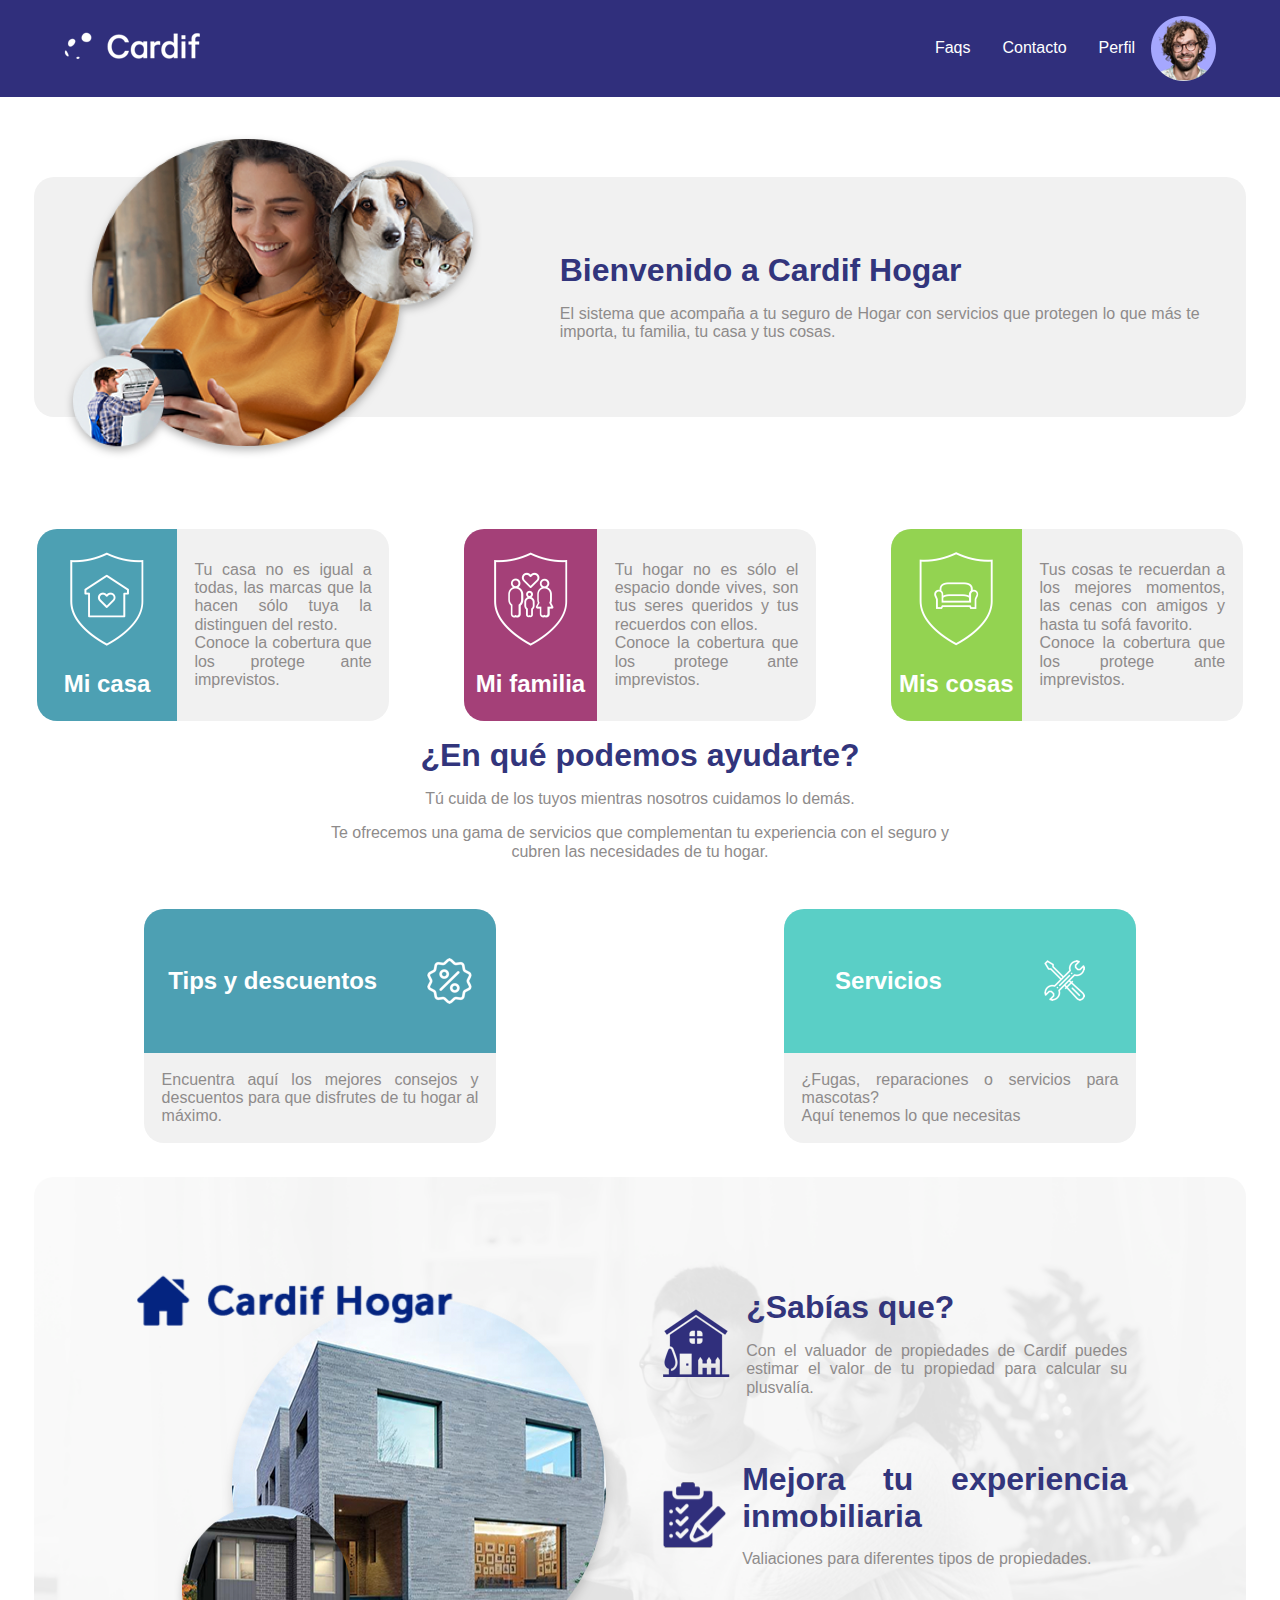
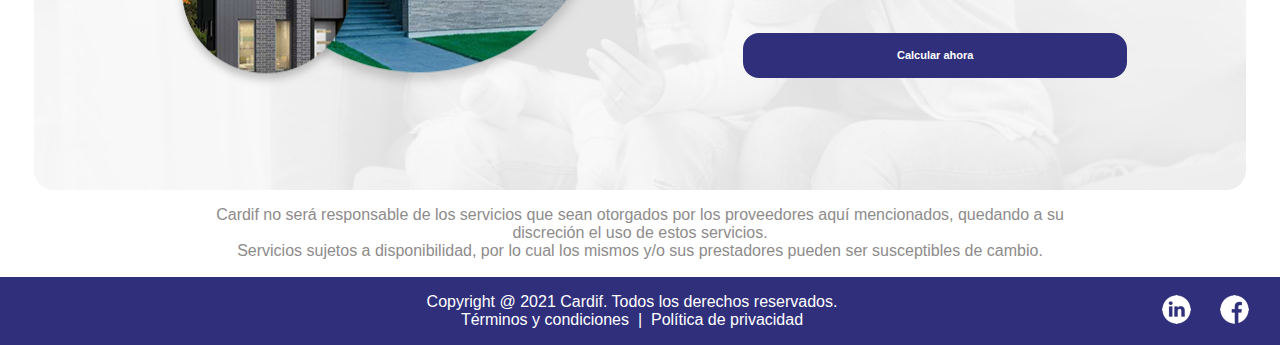
==== commit a8346469: "change styles to scss" ====
--- a/index.html
+++ b/index.html
@@ -30,142 +30,128 @@
         </nav>
     </header>
 
-    <section class="welcome">
-        <img class="welcome__home" src="assets/images/imagen_seccion_home.png" alt="Imagen sección home">
-        <div class="welcome__wrapper">
+    <section class="g-welcome">
+        <img src="assets/images/imagen_seccion_home.png" alt="Imagen sección home">
+        <div class="a-title-text">
             <h1>Bienvenido a Cardif Hogar</h1>
-            <div class="wrapper_text">
-                <p>El sistema que acompaña a tu seguro de Hogar con servicios que protegen lo que más te importa, tu
+            <p>El sistema que acompaña a tu seguro de Hogar con servicios que protegen lo que más te importa, tu
                     familia, tu casa y tus cosas.</p>
-            </div>
         </div>
     </section>
 
-    <section class="cards">
-        <div class="cards__card">
-            <div class="card__logo">
-                <div class="card__logo card__logo--blue">
-                    <div class="logo__icon">
-                        <img src="assets/images/icono_seccion_mi_casa.png" alt="Sección mi casa">
-                    </div>
+    <section class="g-cards">
+        <a href="/">
+            <div class="m-card-secondary">
+                <div class="m-card-secondary--lightBlue">
+                    <img src="assets/images/icono_seccion_mi_casa.png" alt="Sección mi casa">
                     <h2>Mi casa</h2>
                 </div>
+                <div class="m-card-text">
+                    <p>Tu casa no es igual a todas, las marcas que la hacen sólo tuya la distinguen del resto.</p>
+                    <p>Conoce la cobertura que los protege ante imprevistos.</p>
+                </div>
             </div>
-            <div class="card__text">
-                <p>Tu casa no es igual a todas, las marcas que la hacen sólo tuya la distinguen del resto.</p>
-                <p>Conoce la cobertura que los protege ante imprevistos.</p>
-            </div>
-        </div>
-        <div class="cards__card">
-            <div class="card__logo">
-                <div class="card__logo card__logo--violet">
-                    <div class="logo__icon">
-                        <img src="assets/images/icono_seccion_mi_familia.png" alt="Sección mi familia">
-                    </div>
+        </a>
+        <a href="/">
+            <div class="m-card-secondary">
+                <div class="m-card-secondary--violet">
+                    <img src="assets/images/icono_seccion_mi_familia.png" alt="Sección mi familia">
                     <h2>Mi familia</h2>
                 </div>
+                <div class="m-card-text">
+                    <p>Tu hogar no es sólo el espacio donde vives, son tus seres queridos y tus recuerdos con ellos.</p>
+                    <p>Conoce la cobertura que los protege ante imprevistos.</p>
+                </div>
             </div>
-            <div class="card__text">
-                <p>Tu hogar no es sólo el espacio donde vives, son tus seres queridos y tus recuerdos con ellos.</p>
-                <p>Conooce la cobertura que los protege ante imprevistos.</p>
-            </div>
-        </div>
-        <div class="cards__card">
-            <div class="card__logo">
-                <div class="card__logo card__logo--green">
-                    <div class="logo__icon">
-                        <img src="assets/images/icono_seccion_mis_cosas.png" alt="Sección mis cosas">
-                    </div>
+        </a>
+        <a href="/">
+            <div class="m-card-secondary">
+                <div class="m-card-secondary--lemonGreen">
+                    <img src="assets/images/icono_seccion_mis_cosas.png" alt="Sección mis cosas">
                     <h2>Mis cosas</h2>
                 </div>
+                <div class="m-card-text">
+                    <p>Tus cosas te recuerdan a los mejores momentos, las cenas con amigos y hasta tu sofá favorito.</p>
+                    <p>Conoce la cobertura que los protege ante imprevistos.</p>
+                </div>
             </div>
-            <div class="card__text">
-                <p>Tus cosas te recuerdan a los mejores momentos, las cenas con amigos y hasta tu sofá favorito.</p>
-                <p>Conoce la cobertura que los protege ante imprevistos.</p>
-            </div>
-        </div>
+        </a>
     </section>
 
-    <section class="services">
-        <div class="services__text">
+    <section class="g-seccion-center">
+        <div class="a-title-text">
             <h1>¿En qué podemos ayudarte?</h1>
             <p>Tú cuida de los tuyos mientras nosotros cuidamos lo demás.</p>
             <p>Te ofrecemos una gama de servicios que complementan tu experiencia con el seguro y cubren las necesidades
                 de tu hogar.</p>
         </div>
-        <div class="cards">
-            <div class="cards__card-vertical">
-                <div class="card__logo-vertical">
-                    <div class="card__logo-vertical card__logo--blue">
+    </section>
+        <section class="g-cards">
+            <a href="/">
+                <div class="m-card-main">
+                    <div class="m-card-main--lightBlue">
                         <h2>Tips y descuentos</h2>
-                        <div class="logo__icon">
-                            <img src="assets/images/icono_seccion_tips_y_descuentos.png"
-                                alt="Sección tips y descuentos">
-                        </div>
+                        <img src="assets/images/icono_seccion_tips_y_descuentos.png"
+                                    alt="Sección tips y descuentos">
+                    </div>
+                    <div class="m-card-text">
+                        <p>Encuentra aquí los mejores consejos y descuentos para que disfrutes de tu hogar al máximo.
+                        </p>
                     </div>
                 </div>
-                <div class="card__text">
-                    <p>Encuentra aquí los mejores consejos y descuentos para que disfrutes de tu hogar al máximo.
-                    </p>
-                </div>
-            </div>
-            <div class="cards__card-vertical">
-                <div class="card__logo-vertical">
-                    <div class="card__logo-vertical card__logo--water-green">
-                        <h2>Servicios</h2>
-                        <div class="logo__icon">
-                            <img src="assets/images/icono_seccion_servicios.png" alt="Sección tips y descuentos">
+            </a>
+            <a href="/">
+                <div class="m-card-main">
+                        <div class="m-card-main--aqua">
+                            <h2>Servicios</h2>
+                            <img src="assets/images/icono_seccion_servicios.png" alt="Sección servicios">
                         </div>
+                    <div class="m-card-text">
+                        <p>¿Fugas, reparaciones o servicios para mascotas?</p>
+                        <p>Aquí tenemos lo que necesitas</p>
                     </div>
                 </div>
-                <div class="card__text">
-                    <p>¿Fugas, reparaciones o servicios para mascotas?</p>
-                    <p>Aquí tenemos lo que necesitas</p>
-                </div>
-            </div>
+            </a>
+        </section>
     </section>
 
-    <section class="valu">
-
-        <div class="valu__content">
-            <img class="content__image" src="assets/images/logo_cardif_hogar.png" alt="Cardif valua tu casa">
+    <section class="g-valu">
+        <div class="g-valu__content-image">
+            <img src="assets/images/logo_cardif_hogar.png" alt="Cardif valua tu casa">
         </div>
 
-        <div class="valu__content">
+        <div class="g-valu__content">
+            <div class="a-icon-text">
 
-            <div class="content__ask">
+                <img src="assets/images/icono_casa.png" alt="Icono de casa">
 
-                <div class="ask__icon">
-                    <img src="assets/images/icono_casa.png" alt="Icono de casa">
-                </div>
-
-                <div class="ask__text">
+                <div class="a-title-text">
                     <h1>¿Sabías que?</h1>
                     <p>Con el valuador de propiedades de Cardif puedes estimar el valor de tu propiedad para calcular su
                         plusvalía.</p>
                 </div>
             </div>
-            <div class="content__ask">
+            <div class="a-icon-text">
 
-                <div class="ask__icon">
-                    <img src="assets/images/icono_lista.png" alt="Icono de lista">
-                </div>
+                <img src="assets/images/icono_lista.png" alt="Icono de lista">
 
-                <div class="ask__text">
+                <div class="a-title-text">
                     <h1> Mejora tu experiencia <wbr> inmobiliaria </h1>
                     <p> Valiaciones para diferentes tipos de propiedades. </p>
                 </div>
             </div>
 
-            <div class="content__button">
-                <button>Calcular ahora</button>
+            <div class="a-icon-text">
+                <div class="a-btn">
+                    <a>Calcular ahora</a>
+                </div>
             </div>
 
         </div>
 
     </section>
-    <section class="legalicity">
-        <div class="legalicity__text">
+    <section class="g-seccion-center">
+        <div class="g-seccion-center__text">
             <p>Cardif no será responsable de los servicios que sean otorgados por los proveedores aquí mencionados,
                 quedando a su discreción el uso de estos servicios.</p>
             <p>Servicios sujetos a disponibilidad, por lo cual los mismos y/o sus prestadores pueden ser susceptibles de
@@ -173,20 +159,20 @@
         </div>
     </section>
 
-    <footer class="footer">
-        <div class="footer__void"> </div>
-        <div class="footer__wrapper">
+    <footer class="g-footer">
+        <div class="g-footer__void"> </div>
+        <div class="a-title-text">
             <p>Copyright @ 2021 Cardif. Todos los derechos reservados.</p>
-            <div class="wrapper__links">
-                <a href="/">Términos y condiciones |</a>
-                <a href="/"> Política de privacidad</a>
+            <div class="g-footer__inline">
+                <a href="/">Términos y condiciones &nbsp;|</a>
+                <a href="/"> &nbsp; Política de privacidad</a>
             </div>
         </div>
-        <div class="footer__icons">
-            <a href="/" class="icons__contact">
+        <div class="g-footer__icons">
+            <a href="/" class="g-footer__icons-size">
                 <img src="assets/images/linkedin.png" alt="Logo de linkedin">
             </a>
-            <a href="/" class="icons__contact">
+            <a href="/" class="g-footer__icons-size">
                 <img src="assets/images/facebook.png" alt="Logo de facebook">
             </a>
         </div>
--- a/assets/css/main.css
+++ b/assets/css/main.css
@@ -1,337 +1,676 @@
-a
-{
-    text-decoration: none;
-    color: inherit;
-}
-
-p
-{
-    color:#8E8B8B;
-}
-
-h1
-{
-    color: #32357C;
-}
-
-h2
-{
-    color: white;
-}
-
-
-a:hover
-{
-    color: inherit;
-    text-decoration: none;
-}
-
-a:focus
-{
-    color: inherit;
-    outline: none;
-    text-decoration: none;
-}
-
-
-
-.header
-{
-    display: flex;
-    background-color: #32357C;
-    justify-content: space-between;
-    align-items: center;
-    padding: 0 5%;
-}
-
-.header__logo
-{
-    max-width: 100px;
-    max-height: 30px;
-}
-
-
-.header__wrapper
-{
-    display: flex;
-    width: 50%;
-}
-
-.header__nav
-{
-    display: flex;
-    align-items: center;
-    width: 100%;
-}
-
-.header__nav .nav__list
-{
-    display: flex;
-    padding: 0;
-    justify-content: flex-end;
-    align-items: center;
-    list-style: none;
-    width: 100%;
-}
-
-.nav__list .list__item
-{
-    color: white;
-    margin: 0 5%;
-}
-
-
-.header__wrapper .header__profile
-{
-    margin: 2%;
-}
-
-.welcome 
-{
-    display: flex;
-    margin: 5% 2%;
-    border-radius: 30px;
-    height: 200px;
-    justify-content: space-evenly;
-    align-items: center;
-    background-color: #F1F1F1;
-}
-
-.welcome__home
-{
-    max-width: 350px;
-}
-
-.welcome__wrapper
-{
-    width: 35%;
-}
-
-.wrapper_text{
-    text-align: justify;
-}
-
-.cards
-{
-    display: flex;
-    justify-content: space-evenly;
-    flex-wrap: wrap;
-    margin: 2%;
-}
-
-.cards__card
-{
-    display: flex;
-    width: 350px;
-    justify-content: center;
-    align-items: center;
-    margin-top: 2%;
-    border-radius: 20px;
-    background-color: #F1F1F1;
-}
-
-.cards__card-vertical
-{
-    display: flex;
-    flex-direction: column;
-    width: 350px;
-    margin-top: 2%;
-    border-radius: 20px;
-    background-color: #F1F1F1;
-}
-
-.card__logo
-{
-    display: flex;
-    flex-direction: column;
-    padding: 3% 0;
-    justify-content: center;
-    align-items: center;
-    width: 150px;
-    height: 100%;
-    border-radius: 20px 0 0 20px;
-}
-
-.card__logo-vertical
-{
-    display: flex;
-    justify-content: space-evenly;
-    align-items: center;
-    width: 100%;
-    height: 150px;
-    border-radius: 20px 20px 0 0;
-}
-
-.card__logo--blue
-{
-    background-color: #4D9FB3;
-}
-
-.card__logo .card__logo--violet
-{
-    background-color: #A54878;
-}
-
-.card__logo .card__logo--green
-{
-    background-color: #93D251;
-}
-.card__logo--water-green
-{
-    background-color: #5ECFC6;
-}
-
-.card__text
-{
-    margin: 5%;
-    text-align: justify;
-}
-
-.services__text
-{
-    margin: 5% 28%;
-    text-align: center;
-}
-
-.valu
-{
-    display: flex;
-    flex-wrap: wrap;
-    margin: 2%;
-    height: 600px;
-    border-radius: 20px;
-    background-image: url('../images/fondo_home_valu.png');
-    background-position: center center;
-    background-repeat: no-repeat;
-    background-size: cover;
-
-
-}
-
-.valu__content
-{
-    display: flex;
-    flex-direction: column;
-    flex: 1;
-    justify-content: center;
-    align-items: center;
-    position: relative;
-    padding: 95px 20px 20px 20px;
-}
-
-
-.content__ask
-{
-    flex: 1;
-    display: flex;
-    justify-content: center;
-    align-items: center;
-    width: 100%;
-    padding-right: 50px;
-}
-
-.ask__icon
-{
-    flex: 2;
-    display: flex;
-    justify-content: center;
-    align-items: center;
-    height: 80px;
-}
-
-.ask__text
-{
-    flex: 4;
-}
-
-.content__button
-{
-    flex: 1;
-    display: flex;
-    justify-content: flex-end;
-    align-items: center;
-    width: 100%;
-    padding-right: 50px;
-}
-
-.content__button button
-{
-    height: 50px;
-    width: 66%;
-
-    border: none;
-    border-radius: 20px;
-    background-color: #32357C;
-
-    color: white;
-    font-size: 1.5rem;
-}
-
-@media (max-width: 845px)
-{
-    .valu
-    {
-        height: auto;
-    }
-
-    .valu__content
-    {
-        margin-bottom: 30px;
-        height: 500px;
-        padding-top: 10px;
-    }
-}
-
-.legalicity
-{
-    margin: 2% 20%;
-}
-
-.legalicity__text
-{
-    text-align: center;
-}
-.footer
-{
-    display: flex;
-    padding: 1% 5%;
-    justify-content: center;
-    background-color: #32357C;
-}
-
-.footer__void
-{
-    flex: 1;
-}
-
-.footer__wrapper
-{
-    display: flex;
-    flex-direction: column;
-    flex: 2;
-    align-items: center;
-    color: white;
-    text-align: center;
-}
-
-.wrapper__links
-{
-    margin-top: -15px;
-    color:white;
-}
-
-.footer__icons
-{
-    display: flex;
-    flex: 1;
-    justify-content: flex-end;
-    align-items: center;
-}
-
-.icons__contact
-{
-    margin: 5%;
-    max-width: 25px;
-    max-height: 25px;
-}
-
+@import url("https://fonts.googleapis.com/css2?family=Roboto:ital,wght@0,100;0,300;0,400;0,500;0,700;0,900;1,100;1,300;1,400;1,500;1,700;1,900&display=swap");
+/*! normalize.css v8.0.1 | MIT License | github.com/necolas/normalize.css */
+/* Document
+   ========================================================================== */
+/**
+ * 1. Correct the line height in all browsers.
+ * 2. Prevent adjustments of font size after orientation changes in iOS.
+ */
+html {
+  line-height: 1.15;
+  /* 1 */
+  -webkit-text-size-adjust: 100%;
+  /* 2 */
+}
+
+/* Sections
+   ========================================================================== */
+/**
+ * Remove the margin in all browsers.
+ */
+body {
+  margin: 0;
+}
+
+/**
+ * Render the `main` element consistently in IE.
+ */
+main {
+  display: block;
+}
+
+/**
+ * Correct the font size and margin on `h1` elements within `section` and
+ * `article` contexts in Chrome, Firefox, and Safari.
+ */
+h1 {
+  font-size: 2em;
+  margin: 0.67em 0;
+}
+
+/* Grouping content
+   ========================================================================== */
+/**
+ * 1. Add the correct box sizing in Firefox.
+ * 2. Show the overflow in Edge and IE.
+ */
+hr {
+  box-sizing: content-box;
+  /* 1 */
+  height: 0;
+  /* 1 */
+  overflow: visible;
+  /* 2 */
+}
+
+/**
+ * 1. Correct the inheritance and scaling of font size in all browsers.
+ * 2. Correct the odd `em` font sizing in all browsers.
+ */
+pre {
+  font-family: monospace, monospace;
+  /* 1 */
+  font-size: 1em;
+  /* 2 */
+}
+
+/* Text-level semantics
+   ========================================================================== */
+/**
+ * Remove the gray background on active links in IE 10.
+ */
+a {
+  background-color: transparent;
+}
+
+/**
+ * 1. Remove the bottom border in Chrome 57-
+ * 2. Add the correct text decoration in Chrome, Edge, IE, Opera, and Safari.
+ */
+abbr[title] {
+  border-bottom: none;
+  /* 1 */
+  text-decoration: underline;
+  /* 2 */
+  text-decoration: underline dotted;
+  /* 2 */
+}
+
+/**
+ * Add the correct font weight in Chrome, Edge, and Safari.
+ */
+b,
+strong {
+  font-weight: bolder;
+}
+
+/**
+ * 1. Correct the inheritance and scaling of font size in all browsers.
+ * 2. Correct the odd `em` font sizing in all browsers.
+ */
+code,
+kbd,
+samp {
+  font-family: monospace, monospace;
+  /* 1 */
+  font-size: 1em;
+  /* 2 */
+}
+
+/**
+ * Add the correct font size in all browsers.
+ */
+small {
+  font-size: 80%;
+}
+
+/**
+ * Prevent `sub` and `sup` elements from affecting the line height in
+ * all browsers.
+ */
+sub,
+sup {
+  font-size: 75%;
+  line-height: 0;
+  position: relative;
+  vertical-align: baseline;
+}
+
+sub {
+  bottom: -0.25em;
+}
+
+sup {
+  top: -0.5em;
+}
+
+/* Embedded content
+   ========================================================================== */
+/**
+ * Remove the border on images inside links in IE 10.
+ */
+img {
+  border-style: none;
+}
+
+/* Forms
+   ========================================================================== */
+/**
+ * 1. Change the font styles in all browsers.
+ * 2. Remove the margin in Firefox and Safari.
+ */
+button,
+input,
+optgroup,
+select,
+textarea {
+  font-family: inherit;
+  /* 1 */
+  font-size: 100%;
+  /* 1 */
+  line-height: 1.15;
+  /* 1 */
+  margin: 0;
+  /* 2 */
+}
+
+/**
+ * Show the overflow in IE.
+ * 1. Show the overflow in Edge.
+ */
+button,
+input {
+  /* 1 */
+  overflow: visible;
+}
+
+/**
+ * Remove the inheritance of text transform in Edge, Firefox, and IE.
+ * 1. Remove the inheritance of text transform in Firefox.
+ */
+button,
+select {
+  /* 1 */
+  text-transform: none;
+}
+
+/**
+ * Correct the inability to style clickable types in iOS and Safari.
+ */
+button,
+[type=button],
+[type=reset],
+[type=submit] {
+  -webkit-appearance: button;
+}
+
+/**
+ * Remove the inner border and padding in Firefox.
+ */
+button::-moz-focus-inner,
+[type=button]::-moz-focus-inner,
+[type=reset]::-moz-focus-inner,
+[type=submit]::-moz-focus-inner {
+  border-style: none;
+  padding: 0;
+}
+
+/**
+ * Restore the focus styles unset by the previous rule.
+ */
+button:-moz-focusring,
+[type=button]:-moz-focusring,
+[type=reset]:-moz-focusring,
+[type=submit]:-moz-focusring {
+  outline: 1px dotted ButtonText;
+}
+
+/**
+ * Correct the padding in Firefox.
+ */
+fieldset {
+  padding: 0.35em 0.75em 0.625em;
+}
+
+/**
+ * 1. Correct the text wrapping in Edge and IE.
+ * 2. Correct the color inheritance from `fieldset` elements in IE.
+ * 3. Remove the padding so developers are not caught out when they zero out
+ *    `fieldset` elements in all browsers.
+ */
+legend {
+  box-sizing: border-box;
+  /* 1 */
+  color: inherit;
+  /* 2 */
+  display: table;
+  /* 1 */
+  max-width: 100%;
+  /* 1 */
+  padding: 0;
+  /* 3 */
+  white-space: normal;
+  /* 1 */
+}
+
+/**
+ * Add the correct vertical alignment in Chrome, Firefox, and Opera.
+ */
+progress {
+  vertical-align: baseline;
+}
+
+/**
+ * Remove the default vertical scrollbar in IE 10+.
+ */
+textarea {
+  overflow: auto;
+}
+
+/**
+ * 1. Add the correct box sizing in IE 10.
+ * 2. Remove the padding in IE 10.
+ */
+[type=checkbox],
+[type=radio] {
+  box-sizing: border-box;
+  /* 1 */
+  padding: 0;
+  /* 2 */
+}
+
+/**
+ * Correct the cursor style of increment and decrement buttons in Chrome.
+ */
+[type=number]::-webkit-inner-spin-button,
+[type=number]::-webkit-outer-spin-button {
+  height: auto;
+}
+
+/**
+ * 1. Correct the odd appearance in Chrome and Safari.
+ * 2. Correct the outline style in Safari.
+ */
+[type=search] {
+  -webkit-appearance: textfield;
+  /* 1 */
+  outline-offset: -2px;
+  /* 2 */
+}
+
+/**
+ * Remove the inner padding in Chrome and Safari on macOS.
+ */
+[type=search]::-webkit-search-decoration {
+  -webkit-appearance: none;
+}
+
+/**
+ * 1. Correct the inability to style clickable types in iOS and Safari.
+ * 2. Change font properties to `inherit` in Safari.
+ */
+::-webkit-file-upload-button {
+  -webkit-appearance: button;
+  /* 1 */
+  font: inherit;
+  /* 2 */
+}
+
+/* Interactive
+   ========================================================================== */
+/*
+ * Add the correct display in Edge, IE 10+, and Firefox.
+ */
+details {
+  display: block;
+}
+
+/*
+ * Add the correct display in all browsers.
+ */
+summary {
+  display: list-item;
+}
+
+/* Misc
+   ========================================================================== */
+/**
+ * Add the correct display in IE 10+.
+ */
+template {
+  display: none;
+}
+
+/**
+ * Add the correct display in IE 10.
+ */
+[hidden] {
+  display: none;
+}
+
+*:focus {
+  outline: none;
+}
+
+body {
+  font-family: "Raleway", sans-serif;
+}
+
+p {
+  padding: 0;
+  margin: 0;
+}
+
+h1, h2, h3, h4, h5 {
+  padding: 0;
+  margin: 0;
+}
+
+a:hover {
+  color: inherit;
+  text-decoration: none;
+}
+
+a:focus {
+  color: inherit;
+  outline: none;
+  text-decoration: none;
+}
+
+ul {
+  margin: 0;
+  padding: 0;
+  list-style: none;
+}
+
+.a-btn {
+  display: inline-block;
+  padding: 1rem 2rem;
+  border-radius: 1rem;
+  cursor: pointer;
+  font-size: 0.6875rem;
+  font-weight: bolder;
+  text-align: center;
+  text-decoration: none;
+  background-color: #302F7C;
+  color: white;
+}
+.a-btn--wa-button {
+  background-color: #5CAF2C;
+}
+
+.a-icon-text {
+  display: flex;
+  flex-wrap: wrap;
+  align-items: center;
+  justify-content: flex-start;
+  flex-wrap: nowrap;
+  width: 30rem;
+  margin: 1rem;
+}
+.a-icon-text .a-icon-text--padding {
+  padding: 1rem;
+}
+
+.a-title-text {
+  display: flex;
+  flex-direction: column;
+  flex-wrap: wrap;
+  align-items: center;
+  justify-content: center;
+  width: 40rem;
+  padding: 1rem;
+  align-items: flex-start;
+  text-align: justify;
+}
+.a-title-text p {
+  margin-top: 1rem;
+}
+
+.m-navigator {
+  display: flex;
+  flex-wrap: wrap;
+  align-items: center;
+  justify-content: center;
+  color: white;
+}
+.m-navigator .m-navigator__list {
+  display: flex;
+  flex-wrap: wrap;
+  align-items: center;
+  justify-content: space-between;
+}
+.m-navigator .m-navigator__list .list__item {
+  margin: 0 1rem;
+}
+
+.m-card-main {
+  display: flex;
+  flex-direction: column;
+  flex-wrap: nowrap;
+  align-items: center;
+  justify-content: center;
+  background-color: #F1F1F1;
+  width: 22rem;
+  margin-top: 2rem;
+  border-radius: 20px;
+}
+.m-card-main .m-card-main--aqua {
+  display: flex;
+  flex-wrap: nowrap;
+  align-items: center;
+  justify-content: space-around;
+  background-color: #5ACFC6;
+  width: 22rem;
+  height: 9rem;
+  border-radius: 20px 20px 0 0;
+}
+.m-card-main .m-card-main--lightBlue {
+  display: flex;
+  flex-wrap: nowrap;
+  align-items: center;
+  justify-content: space-around;
+  background-color: #4DA0B3;
+  width: 22rem;
+  height: 9rem;
+  border-radius: 20px 20px 0 0;
+}
+.m-card-main .m-card-main--fielGreen {
+  display: flex;
+  flex-wrap: nowrap;
+  align-items: center;
+  justify-content: space-around;
+  background-color: #a3c539;
+  width: 22rem;
+  height: 9rem;
+  border-radius: 20px 20px 0 0;
+}
+.m-card-main .m-card-text {
+  margin: 5%;
+  text-align: justify;
+}
+
+.m-card-secondary {
+  display: flex;
+  flex-wrap: nowrap;
+  align-items: center;
+  justify-content: center;
+  background-color: #F1F1F1;
+  width: 22rem;
+  margin-top: 2rem;
+  border-radius: 20px;
+}
+.m-card-secondary .m-card-secondary--violet {
+  display: flex;
+  flex-direction: column;
+  flex-wrap: nowrap;
+  align-items: center;
+  justify-content: space-evenly;
+  background-color: #A44078;
+  width: 30rem;
+  height: 12rem;
+  border-radius: 20px 0 0 20px;
+}
+.m-card-secondary .m-card-secondary--lightBlue {
+  display: flex;
+  flex-direction: column;
+  flex-wrap: nowrap;
+  align-items: center;
+  justify-content: space-evenly;
+  background-color: #4DA0B3;
+  width: 30rem;
+  height: 12rem;
+  border-radius: 20px 0 0 20px;
+}
+.m-card-secondary .m-card-secondary--lemonGreen {
+  display: flex;
+  flex-direction: column;
+  flex-wrap: nowrap;
+  align-items: center;
+  justify-content: space-evenly;
+  background-color: #93D351;
+  width: 30rem;
+  height: 12rem;
+  border-radius: 20px 0 0 20px;
+}
+.m-card-secondary .m-card-text {
+  margin: 5%;
+  text-align: justify;
+}
+
+.g-header {
+  display: flex;
+  flex-wrap: wrap;
+  align-items: center;
+  justify-content: space-between;
+  position: sticky;
+  top: 0;
+  padding: 1rem 5%;
+  background-color: #302F7C;
+  z-index: 10;
+}
+.g-header a {
+  max-width: 20%;
+}
+
+.g-welcome {
+  display: flex;
+  flex-wrap: nowrap;
+  align-items: center;
+  justify-content: space-around;
+  background-color: #F1F1F1;
+  height: 15rem;
+  margin: 5rem 2.1rem;
+  border-radius: 20px;
+}
+
+.g-cards {
+  display: flex;
+  flex-wrap: wrap;
+  align-items: center;
+  justify-content: space-around;
+}
+
+.g-valu {
+  display: flex;
+  flex-wrap: wrap;
+  align-items: center;
+  justify-content: space-evenly;
+  background-image: url("../../assets/images/fondo_home_valu.png");
+  background-position: center center;
+  background-repeat: no-repeat;
+  background-size: cover;
+  margin: 2.1rem 2.1rem 0 2.1rem;
+  padding: 5rem;
+  border-radius: 20px;
+}
+.g-valu .g-valu__content {
+  display: flex;
+  flex-direction: column;
+  flex-wrap: wrap;
+  align-items: center;
+  justify-content: center;
+  flex: 1;
+  width: 20rem;
+  flex-wrap: nowrap;
+}
+.g-valu .g-valu__content-image {
+  display: flex;
+  flex-wrap: wrap;
+  align-items: center;
+  justify-content: center;
+  flex: 1;
+}
+.g-valu .a-btn {
+  width: 20rem;
+  margin: 1rem;
+}
+.g-valu .a-icon-text {
+  justify-content: flex-end;
+}
+
+@media (max-width: 1254px) {
+  .g-valu {
+    height: auto;
+  }
+
+  .g-valu__content {
+    margin-bottom: 30px;
+    height: 500px;
+    padding-top: 10px;
+  }
+}
+.g-seccion-center {
+  display: flex;
+  flex-direction: column;
+  flex-wrap: wrap;
+  align-items: center;
+  justify-content: center;
+}
+.g-seccion-center .a-title-text {
+  align-items: center;
+  text-align: center;
+}
+.g-seccion-center .g-seccion-center__text {
+  display: flex;
+  flex-direction: column;
+  flex-wrap: wrap;
+  align-items: center;
+  justify-content: center;
+  width: 55rem;
+  padding: 1rem;
+  align-items: center;
+  text-align: center;
+}
+
+.g-footer {
+  display: flex;
+  flex-wrap: wrap;
+  align-items: center;
+  justify-content: center;
+  background-color: #302F7C;
+  color: white;
+}
+.g-footer p {
+  margin: 0;
+  color: white;
+}
+.g-footer .a-title-text {
+  align-items: center;
+  text-align: center;
+}
+.g-footer .g-footer__inline {
+  display: flex;
+  flex-wrap: wrap;
+  align-items: center;
+  justify-content: center;
+  flex: 2;
+}
+.g-footer .g-footer__icons {
+  display: flex;
+  flex-wrap: wrap;
+  align-items: center;
+  justify-content: flex-end;
+  flex: 1;
+  margin-right: 1rem;
+}
+.g-footer .g-footer__icons .g-footer__icons-size {
+  margin: 5%;
+  max-width: 2rem;
+  max-height: 2rem;
+}
+.g-footer .g-footer__void {
+  flex: 1;
+}
+
+/*# sourceMappingURL=main.css.map */
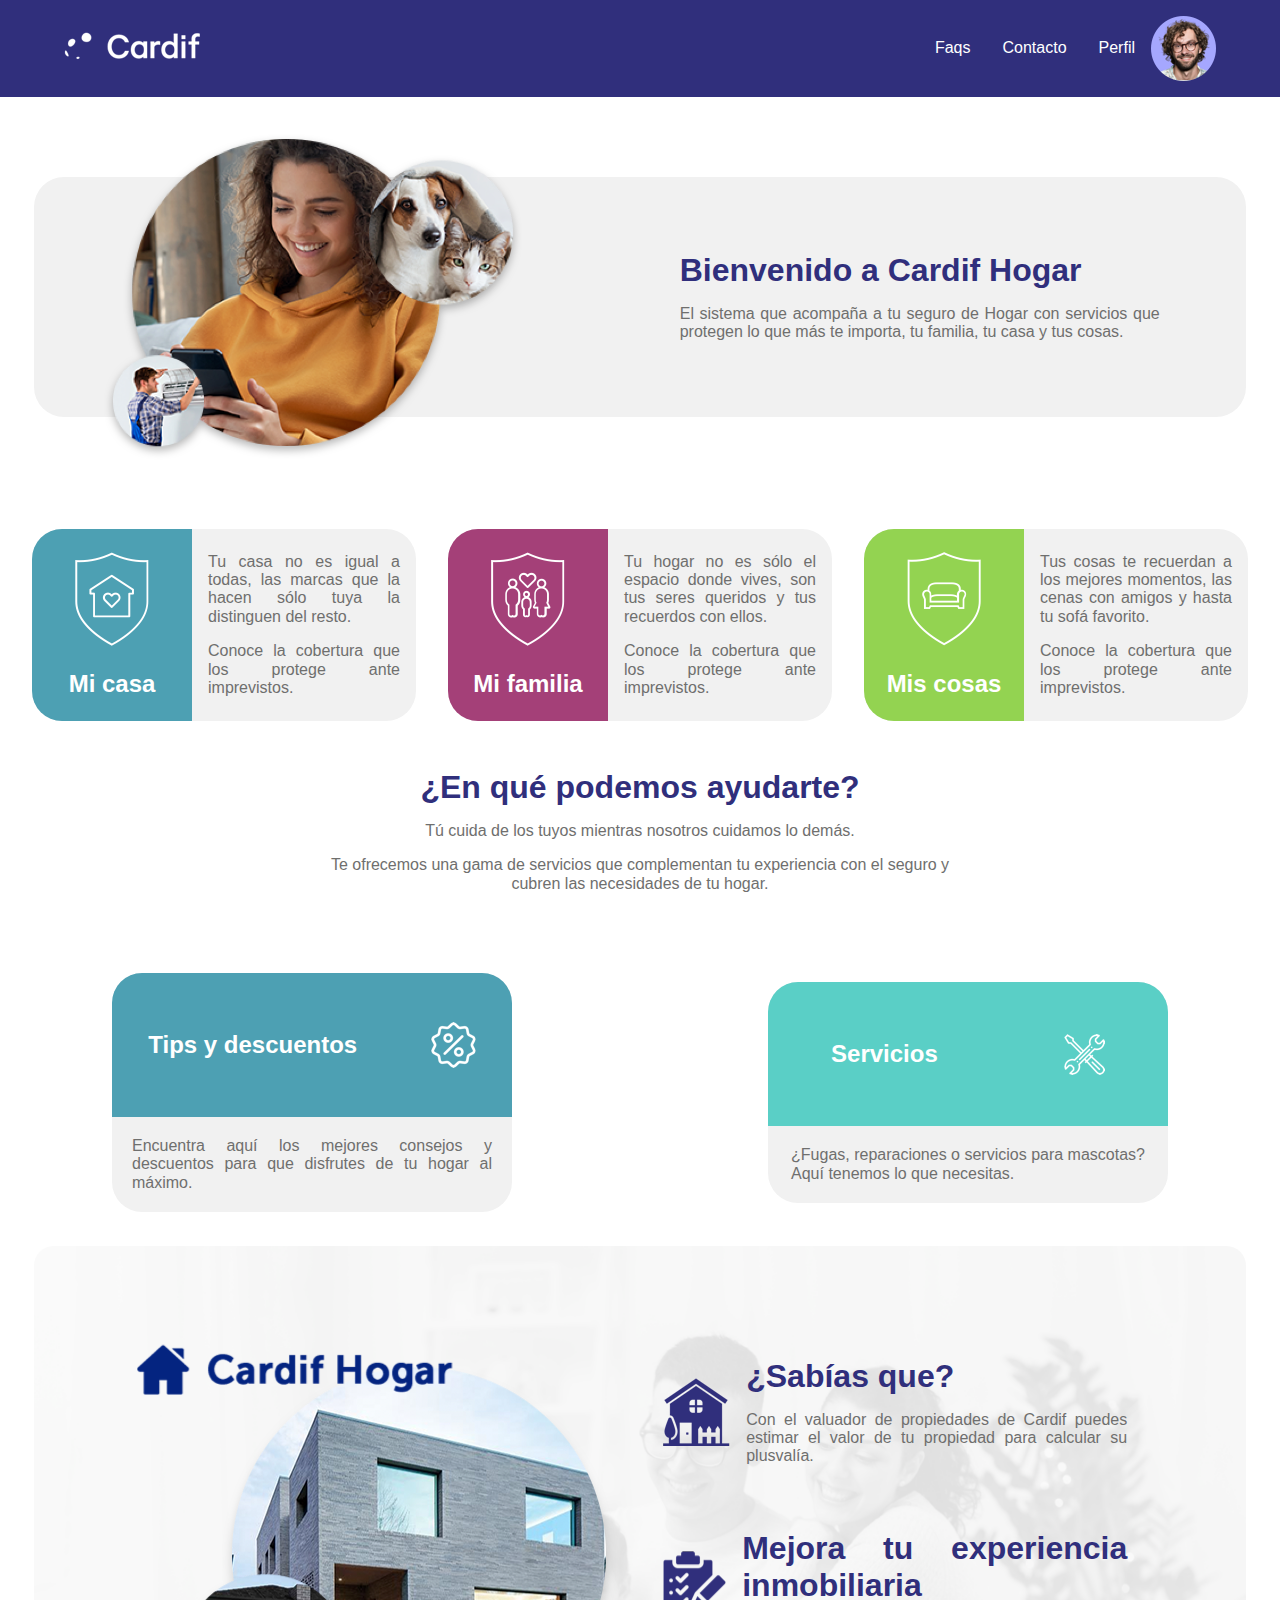
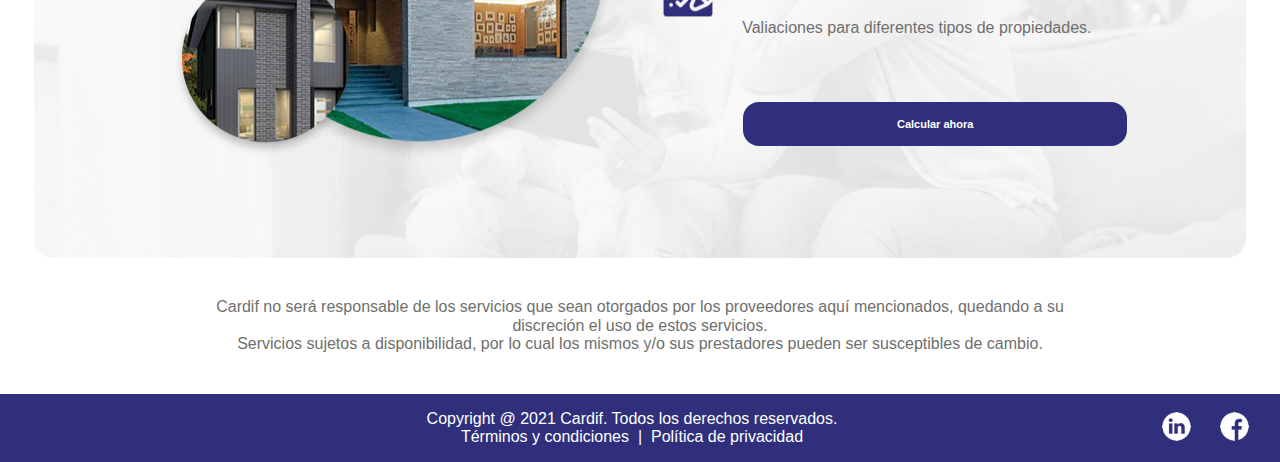
==== commit e745e987: "add view services, valu, my family, my things, my home" ====
--- a/index.html
+++ b/index.html
@@ -4,7 +4,6 @@
 <head>
     <meta charset="UTF-8">
     <title> Ecosistema Hogar </title>
-    <link href="assets/css/main_pure.css" rel="stylesheet" type="text/css" media="all" />
     <link href="assets/css/main.css" rel="stylesheet" type="text/css" media="all" />
     <meta name="viewport" content="width=device-width, initial-scale=1" />
 </head>
@@ -30,7 +29,7 @@
         </nav>
     </header>
 
-    <section class="g-welcome">
+    <section class="g-section-informative">
         <img src="assets/images/imagen_seccion_home.png" alt="Imagen sección home">
         <div class="a-title-text">
             <h1>Bienvenido a Cardif Hogar</h1>
@@ -41,7 +40,7 @@
 
     <section class="g-cards">
         <a href="/">
-            <div class="m-card-secondary">
+            <div class="m-card-secondary-short">
                 <div class="m-card-secondary--lightBlue">
                     <img src="assets/images/icono_seccion_mi_casa.png" alt="Sección mi casa">
                     <h2>Mi casa</h2>
@@ -53,7 +52,7 @@
             </div>
         </a>
         <a href="/">
-            <div class="m-card-secondary">
+            <div class="m-card-secondary-short">
                 <div class="m-card-secondary--violet">
                     <img src="assets/images/icono_seccion_mi_familia.png" alt="Sección mi familia">
                     <h2>Mi familia</h2>
@@ -65,7 +64,7 @@
             </div>
         </a>
         <a href="/">
-            <div class="m-card-secondary">
+            <div class="m-card-secondary-short">
                 <div class="m-card-secondary--lemonGreen">
                     <img src="assets/images/icono_seccion_mis_cosas.png" alt="Sección mis cosas">
                     <h2>Mis cosas</h2>
@@ -108,7 +107,7 @@
                         </div>
                     <div class="m-card-text">
                         <p>¿Fugas, reparaciones o servicios para mascotas?</p>
-                        <p>Aquí tenemos lo que necesitas</p>
+                        <p>Aquí tenemos lo que necesitas.</p>
                     </div>
                 </div>
             </a>
--- a/assets/css/main.css
+++ b/assets/css/main.css
@@ -371,6 +371,15 @@
   margin: 0;
   padding: 0;
   list-style: none;
+}
+
+a {
+  color: inherit;
+  text-decoration: none;
+}
+a:hover, a:focus {
+  color: #302F7C;
+  cursor: pointer;
 }
 
 .a-btn {
@@ -412,10 +421,14 @@
   padding: 1rem;
   align-items: flex-start;
   text-align: justify;
+  color: #6f6f6e;
 }
 .a-title-text p {
   margin-top: 1rem;
 }
+.a-title-text h1 {
+  color: #302F7C;
+}
 
 .m-navigator {
   display: flex;
@@ -441,9 +454,10 @@
   align-items: center;
   justify-content: center;
   background-color: #F1F1F1;
-  width: 22rem;
-  margin-top: 2rem;
-  border-radius: 20px;
+  width: 25rem;
+  margin: 2rem 5rem 0 5rem;
+  border-radius: 30px;
+  color: white;
 }
 .m-card-main .m-card-main--aqua {
   display: flex;
@@ -451,9 +465,9 @@
   align-items: center;
   justify-content: space-around;
   background-color: #5ACFC6;
-  width: 22rem;
+  width: 25rem;
   height: 9rem;
-  border-radius: 20px 20px 0 0;
+  border-radius: 30px 30px 0 0;
 }
 .m-card-main .m-card-main--lightBlue {
   display: flex;
@@ -461,23 +475,94 @@
   align-items: center;
   justify-content: space-around;
   background-color: #4DA0B3;
-  width: 22rem;
+  width: 25rem;
   height: 9rem;
-  border-radius: 20px 20px 0 0;
-}
-.m-card-main .m-card-main--fielGreen {
-  display: flex;
-  flex-wrap: nowrap;
-  align-items: center;
+  border-radius: 30px 30px 0 0;
+}
+.m-card-main .m-card-text {
+  padding: 5%;
+  text-align: justify;
+  color: #6f6f6e;
+}
+.m-card-main .m-card-secondary__image {
+  max-height: 41px;
+}
+
+.m-card-main-short {
+  display: flex;
+  flex-direction: column;
+  flex-wrap: nowrap;
+  align-items: center;
+  justify-content: center;
+  background-color: #F1F1F1;
+  width: 14rem;
+  margin-top: 2rem;
+  border-radius: 30px;
+  color: white;
+}
+.m-card-main-short .m-card-main--aqua {
+  display: flex;
+  flex-wrap: nowrap;
+  align-items: flex-start;
   justify-content: space-around;
-  background-color: #a3c539;
-  width: 22rem;
-  height: 9rem;
-  border-radius: 20px 20px 0 0;
-}
-.m-card-main .m-card-text {
-  margin: 5%;
+  background-color: #5ACFC6;
+  width: 12rem;
+  height: 6rem;
+  padding: 1rem;
+  border-radius: 30px 30px 0 0;
+}
+.m-card-main-short .m-card-main--Green {
+  display: flex;
+  flex-wrap: nowrap;
+  align-items: flex-start;
+  justify-content: space-around;
+  background-color: #429459;
+  width: 12rem;
+  height: 6rem;
+  padding: 1rem;
+  border-radius: 30px 30px 0 0;
+}
+.m-card-main-short .m-card-main--Salmon {
+  display: flex;
+  flex-wrap: nowrap;
+  align-items: flex-start;
+  justify-content: space-around;
+  background-color: #EF7150;
+  width: 12rem;
+  height: 6rem;
+  padding: 1rem;
+  border-radius: 30px 30px 0 0;
+}
+.m-card-main-short .m-card-main--LemonGreen {
+  display: flex;
+  flex-wrap: nowrap;
+  align-items: flex-start;
+  justify-content: space-around;
+  background-color: #93D351;
+  width: 12rem;
+  height: 6rem;
+  padding: 1rem;
+  border-radius: 30px 30px 0 0;
+}
+.m-card-main-short .m-card-main--OpaqueGreen {
+  display: flex;
+  flex-wrap: nowrap;
+  align-items: flex-start;
+  justify-content: space-around;
+  background-color: #2A685F;
+  width: 12rem;
+  height: 6rem;
+  padding: 1rem;
+  border-radius: 30px 30px 0 0;
+}
+.m-card-main-short .m-card-text {
+  padding: 1rem;
+  height: 3rem;
   text-align: justify;
+  color: #6f6f6e;
+}
+.m-card-main-short .m-card-secondary__image {
+  max-height: 41px;
 }
 
 .m-card-secondary {
@@ -486,9 +571,9 @@
   align-items: center;
   justify-content: center;
   background-color: #F1F1F1;
-  width: 22rem;
   margin-top: 2rem;
-  border-radius: 20px;
+  border-radius: 30px;
+  color: white;
 }
 .m-card-secondary .m-card-secondary--violet {
   display: flex;
@@ -497,35 +582,153 @@
   align-items: center;
   justify-content: space-evenly;
   background-color: #A44078;
-  width: 30rem;
+  padding: 2rem 0.5rem 2rem 0.5rem;
+  border-radius: 30px 0 0 30px;
+}
+.m-card-secondary .m-card-secondary--FieldGreen {
+  display: flex;
+  flex-direction: column;
+  flex-wrap: nowrap;
+  align-items: center;
+  justify-content: space-evenly;
+  background-color: #a3c539;
+  padding: 2rem 0.5rem 2rem 0.5rem;
+  border-radius: 30px 0 0 30px;
+}
+.m-card-secondary .m-card-text {
+  padding: 0 1rem;
+  width: 13rem;
+  text-align: justify;
+  color: #6f6f6e;
+}
+.m-card-secondary .m-card-text p {
+  margin: 1rem 0;
+}
+.m-card-secondary .m-card-secondary__image {
+  max-height: 155px;
+}
+.m-card-secondary h2 {
+  text-align: center;
+  width: 9rem;
+}
+
+.m-card-secondary-short {
+  display: flex;
+  flex-wrap: nowrap;
+  align-items: center;
+  justify-content: center;
+  background-color: #F1F1F1;
+  margin-top: 2rem;
+  border-radius: 30px;
+  color: white;
+}
+.m-card-secondary-short .m-card-secondary--violet {
+  display: flex;
+  flex-direction: column;
+  flex-wrap: nowrap;
+  align-items: center;
+  justify-content: space-evenly;
+  background-color: #A44078;
+  width: 10rem;
   height: 12rem;
-  border-radius: 20px 0 0 20px;
-}
-.m-card-secondary .m-card-secondary--lightBlue {
+  border-radius: 30px 0 0 30px;
+}
+.m-card-secondary-short .m-card-secondary--lightBlue {
   display: flex;
   flex-direction: column;
   flex-wrap: nowrap;
   align-items: center;
   justify-content: space-evenly;
   background-color: #4DA0B3;
-  width: 30rem;
+  width: 10rem;
   height: 12rem;
-  border-radius: 20px 0 0 20px;
-}
-.m-card-secondary .m-card-secondary--lemonGreen {
+  border-radius: 30px 0 0 30px;
+}
+.m-card-secondary-short .m-card-secondary--lemonGreen {
   display: flex;
   flex-direction: column;
   flex-wrap: nowrap;
   align-items: center;
   justify-content: space-evenly;
   background-color: #93D351;
-  width: 30rem;
+  width: 10rem;
   height: 12rem;
-  border-radius: 20px 0 0 20px;
-}
-.m-card-secondary .m-card-text {
-  margin: 5%;
+  border-radius: 30px 0 0 30px;
+}
+.m-card-secondary-short .m-card-text {
+  padding: 0 1rem;
+  width: 12rem;
   text-align: justify;
+  color: #6f6f6e;
+}
+.m-card-secondary-short .m-card-text p {
+  margin: 1rem 0;
+}
+.m-card-secondary-short h2 {
+  text-align: center;
+  width: 9rem;
+}
+
+.m-card-image {
+  display: flex;
+  flex-wrap: wrap;
+  align-items: center;
+  justify-content: center;
+  flex-wrap: nowrap;
+  border-radius: 30px;
+  color: white;
+  box-shadow: 7px 5px 5px #6f6f6e;
+  z-index: 1;
+}
+.m-card-image .m-card-image--lightBlue {
+  display: flex;
+  flex-wrap: nowrap;
+  align-items: center;
+  justify-content: space-evenly;
+  background-color: #4DA0B3;
+  width: 35rem;
+  height: 13.5rem;
+  border-radius: 30px 0 0 30px;
+}
+.m-card-image .m-card-image--violet {
+  display: flex;
+  flex-wrap: nowrap;
+  align-items: center;
+  justify-content: space-evenly;
+  background-color: #A44078;
+  width: 35rem;
+  height: 13.5rem;
+  border-radius: 30px 0 0 30px;
+}
+.m-card-image .m-card-image--lemonGreen {
+  display: flex;
+  flex-wrap: nowrap;
+  align-items: center;
+  justify-content: space-evenly;
+  background-color: #93D351;
+  width: 35rem;
+  height: 13.5rem;
+  border-radius: 30px 0 0 30px;
+}
+.m-card-image .m-card-image-text {
+  width: 20rem;
+}
+.m-card-image .m-card-image-resize {
+  max-height: 155px;
+}
+
+.m-card-title {
+  display: flex;
+  flex-direction: column;
+  flex-wrap: nowrap;
+  align-items: center;
+  justify-content: center;
+  background-color: #F1F1F1;
+  width: 55rem;
+  height: 8rem;
+  border-radius: 30px;
+  color: #302F7C;
+  box-shadow: 5px 3px 3px #6f6f6e;
 }
 
 .g-header {
@@ -543,7 +746,7 @@
   max-width: 20%;
 }
 
-.g-welcome {
+.g-section-informative {
   display: flex;
   flex-wrap: nowrap;
   align-items: center;
@@ -551,14 +754,18 @@
   background-color: #F1F1F1;
   height: 15rem;
   margin: 5rem 2.1rem;
-  border-radius: 20px;
+  border-radius: 30px;
+}
+.g-section-informative .a-title-text {
+  width: 30rem;
 }
 
 .g-cards {
   display: flex;
   flex-wrap: wrap;
   align-items: center;
-  justify-content: space-around;
+  justify-content: space-between;
+  margin: 2rem;
 }
 
 .g-valu {
@@ -599,17 +806,6 @@
   justify-content: flex-end;
 }
 
-@media (max-width: 1254px) {
-  .g-valu {
-    height: auto;
-  }
-
-  .g-valu__content {
-    margin-bottom: 30px;
-    height: 500px;
-    padding-top: 10px;
-  }
-}
 .g-seccion-center {
   display: flex;
   flex-direction: column;
@@ -628,9 +824,61 @@
   align-items: center;
   justify-content: center;
   width: 55rem;
+  padding: 2.5rem;
+  align-items: center;
+  text-align: center;
+  color: #6f6f6e;
+}
+
+.g-section-background {
+  display: flex;
+  flex-wrap: wrap;
+  align-items: center;
+  justify-content: center;
+  background-image: url("../../assets/images/imagen_fondo_mi_casa.png");
+  background-position: center center;
+  background-repeat: no-repeat;
+  background-size: cover;
+  padding: 2rem;
+  margin-bottom: 2rem;
+}
+.g-section-background .g-cards {
+  justify-content: space-around;
+}
+.g-section-background .m-card-secondary {
+  width: 30rem;
+  height: 10rem;
+  padding: 2rem 2rem 0 2rem;
+  align-items: flex-start;
+  color: #302F7C;
+  box-shadow: 7px 5px 5px #e1e1e1;
+}
+.g-section-background .m-card-secondary .m-card-text {
+  width: 35rem;
+}
+.g-section-background .m-card-secondary h2 {
+  width: 100%;
+  text-align: left;
+}
+
+.g-section-contact {
+  display: flex;
+  flex-direction: column;
+  flex-wrap: nowrap;
+  align-items: center;
+  justify-content: center;
+  background-color: #F7F7F7;
   padding: 1rem;
-  align-items: center;
-  text-align: center;
+  z-index: 2;
+}
+.g-section-contact .g-section-contact-icons {
+  display: flex;
+  flex-wrap: wrap;
+  align-items: center;
+  justify-content: center;
+}
+.g-section-contact .g-section-contact-image--resize {
+  max-width: 20px;
 }
 
 .g-footer {
@@ -655,6 +903,7 @@
   align-items: center;
   justify-content: center;
   flex: 2;
+  color: white;
 }
 .g-footer .g-footer__icons {
   display: flex;
